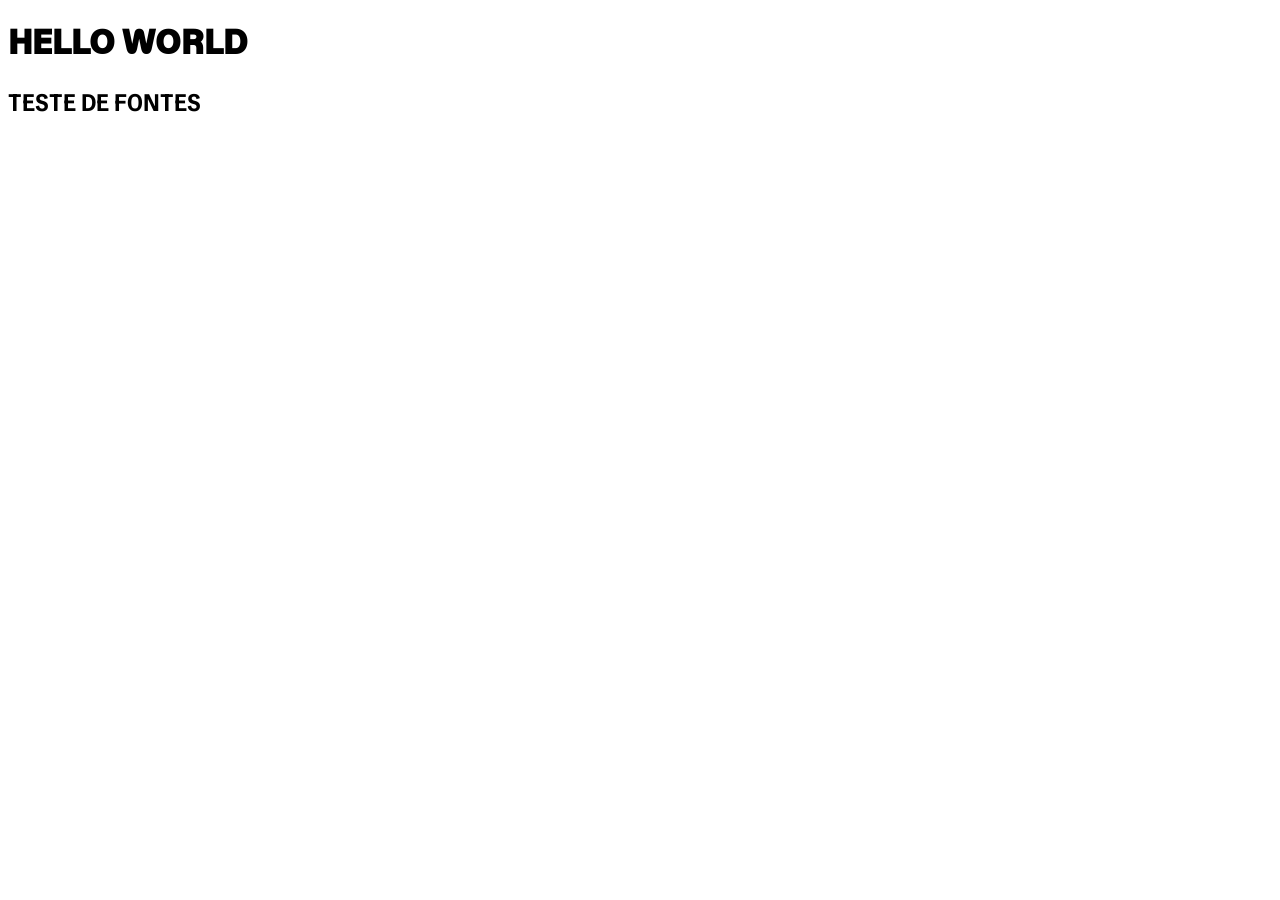
==== index.html @ fa529806 "Initial commit" ====
<!DOCTYPE html>
<html lang="en">
<head>
    <meta charset="UTF-8">
    <link rel="stylesheet" href="./style/main.css">

    <meta name="viewport" content="width=device-width, initial-scale=1.0">
    <title>ELISAMA PSI</title>
</head>
<body>
    <h1>HELLO WORLD</h1>
    <h2>TESTE DE FONTES</h2>
</body>
</html>
---- style/main.css ----
@import url('https://fonts.googleapis.com/css2?family=Momo+Trust+Display&family=Vend+Sans:ital,wght@0,300..700;1,300..700&display=swap');

:root { 
    --main-font: 'Momo Trust Display' ; 
    --secondary-font: 'Vend Sans'; 


}

h1 { 
    font-family: var(--main-font);
}

h2 {
    font-family: var(--secondary-font);
}
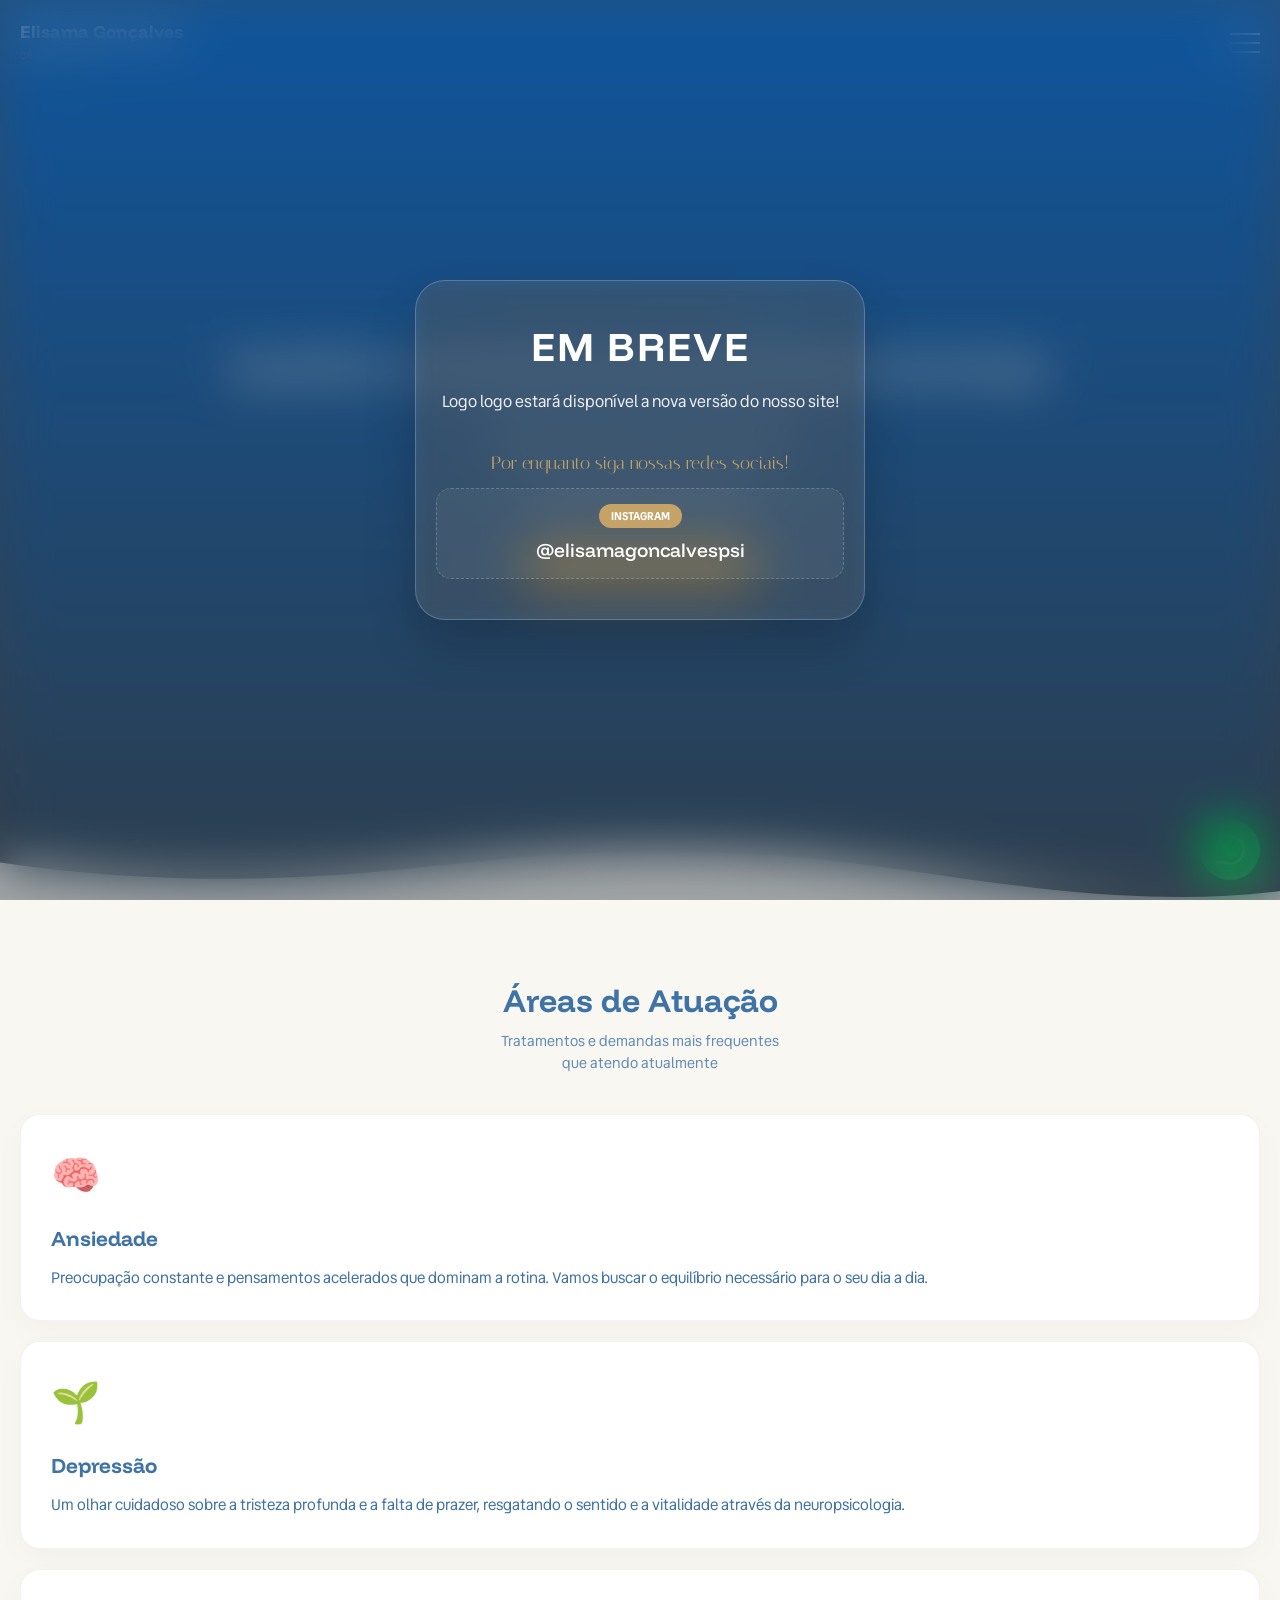
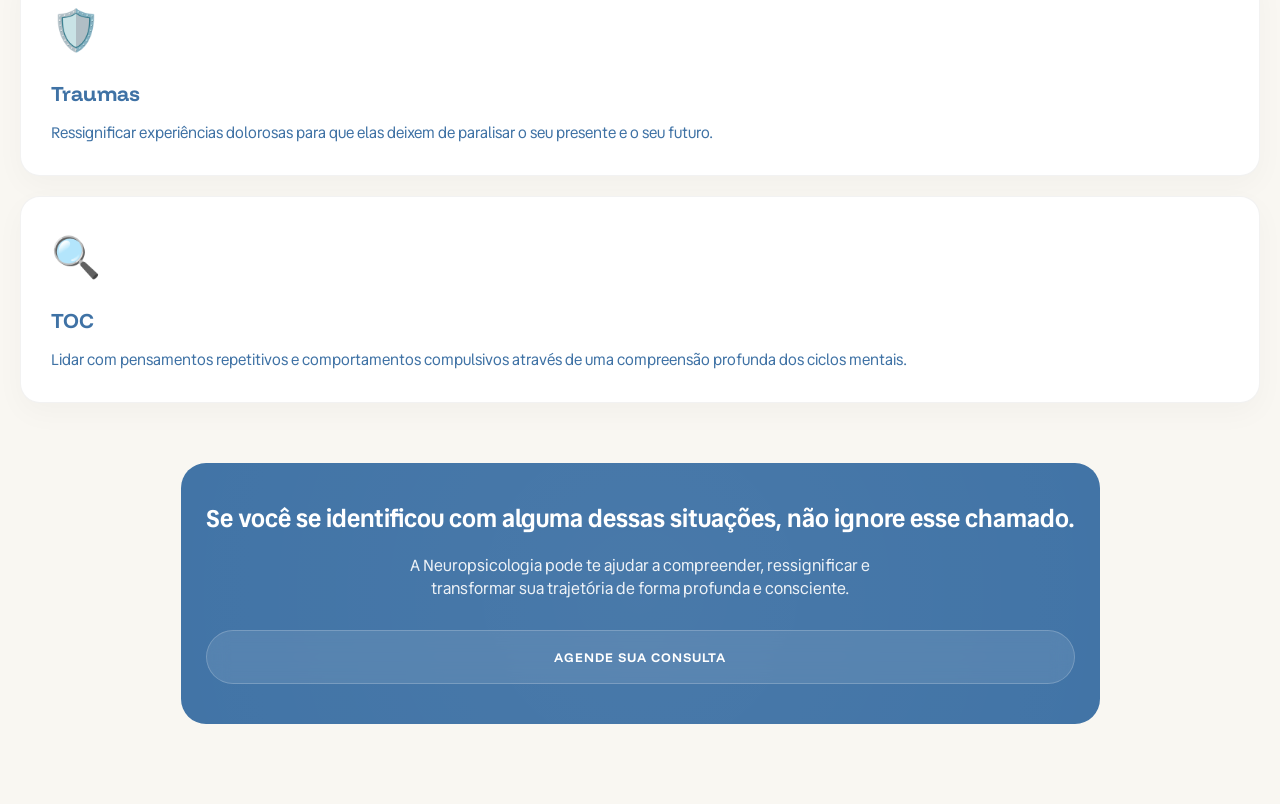
==== commit 3b7a2503: "Project started" ====
--- a/index.html
+++ b/index.html
@@ -1,14 +1,162 @@
 <!DOCTYPE html>
-<html lang="en">
+<html lang="pt-br">
+
 <head>
     <meta charset="UTF-8">
+    <meta name="viewport" content="width=device-width, initial-scale=1.0">
+    <meta name="description"
+        content="Elisama Gonçalves - Neuropsicóloga e Psicóloga Clínica. Atendimento online especializado para sua saúde mental.">
+    <title>Elisama Gonçalves | Neuropsicóloga</title>
+
+    <link rel="preconnect" href="https://fonts.googleapis.com">
+    <link rel="preconnect" href="https://fonts.gstatic.com" crossorigin>
+    <link
+        href="https://fonts.googleapis.com/css2?family=Funnel+Display:wght@300..800&family=Italiana&family=Momo+Trust+Display&family=Vend+Sans:ital,wght@0,300..700;1,300..700&display=swap"
+        rel="stylesheet">
+
     <link rel="stylesheet" href="./style/main.css">
+</head>
 
-    <meta name="viewport" content="width=device-width, initial-scale=1.0">
-    <title>ELISAMA PSI</title>
-</head>
 <body>
-    <h1>HELLO WORLD</h1>
-    <h2>TESTE DE FONTES</h2>
+
+    <section class="sobreposicao">
+        <div class="container container-center">
+            <div class="embreve-card glass-effect">
+                <div class="content-wrapper">
+                    <h1>Em Breve</h1>
+                    <span class="status-text">Logo logo estará disponível a nova versão do nosso site!</span>
+
+                    <div class="redes-sociais">
+                        <p class="social-label">Por enquanto siga nossas redes sociais!</p>
+                        <div class="social-card">
+                            <p class="badge">Instagram</p>
+                            <p class="link-instagram">
+                                <a href="https://instagram.com/elisamagoncalvespsi"
+                                    target="_blank">@elisamagoncalvespsi</a>
+                            </p>
+                        </div>
+                    </div>
+                </div>
+            </div>
+        </div>
+    </section>
+
+    <header class="main-header">
+        <div class="container nav-container">
+            <a href="#" class="logo">
+                <div class="logo-text">
+                    <span class="name">Elisama Gonçalves</span>
+                    <span class="crp">CRP 09/14803</span>
+                </div>
+            </a>
+
+            <input type="checkbox" id="menu-check" class="menu-check">
+            <label for="menu-check" class="hamburguer-btn">
+                <span class="line"></span>
+                <span class="line"></span>
+                <span class="line"></span>
+            </label>
+
+            <nav class="main-nav">
+                <ul class="nav-list">
+                    <li><a href="#home">Início</a></li>
+                    <li><a href="#neuro">Neuropsicologia</a></li>
+                    <li><a href="#sobre">Sobre Elisama</a></li>
+                    <li><a href="#contato">Agendar Online</a></li>
+                </ul>
+            </nav>
+        </div>
+    </header>
+
+    <main>
+        <section class="hero" id="home">
+            <div class="container hero-wrapper">
+                <div class="hero-content">
+                    <span class="tagline">Atendimento Online para todo o mundo 🌎</span>
+                    <h1 class="hero-title">Equilíbrio emocional através da Neuropsicologia</h1>
+                    <p class="hero-description">
+                        Sou Elisama Gonçalves, Neuropsicóloga 🧠 dedicada a integrar o funcionamento do cérebro com o
+                        bem-estar da mente. Vamos juntos transformar seus processos cognitivos em força emocional.
+                    </p>
+                    <div class="hero-actions">
+                        <a href="https://wa.me/seunumerodeatendimento" class="btn-primary">
+                            Iniciar minha jornada
+                        </a>
+                    </div>
+                </div>
+            </div>
+
+            <div class="shape-divider">
+                <svg viewBox="0 0 1200 120" preserveAspectRatio="none">
+                    <path
+                        d="M985.66,92.83C906.67,72,823.78,31,743.84,14.19c-82.26-17.34-168.06-16.33-250.45.39-57.84,11.73-114,31.07-172,41.86A600.21,600.21,0,0,1,0,27.35V120H1200V95.8C1132.19,118.92,1055.71,111.31,985.66,92.83Z"
+                        class="shape-fill"></path>
+                </svg>
+            </div>
+        </section>
+        <section class="areas" id="neuro">
+            <div class="container">
+                <div class="section-header">
+                    <h2 class="section-title">Áreas de Atuação</h2>
+                    <p class="section-subtitle">Tratamentos e demandas mais frequentes que atendo atualmente</p>
+                </div>
+
+                <div class="grid-areas">
+                    <div class="card-reveal">
+                        <div class="card-icon">🧠</div>
+                        <h3>Ansiedade</h3>
+                        <p>Preocupação constante e pensamentos acelerados que dominam a rotina. Vamos buscar o
+                            equilíbrio
+                            necessário para o seu dia a dia.</p>
+                    </div>
+
+                    <div class="card-reveal">
+                        <div class="card-icon">🌱</div>
+                        <h3>Depressão</h3>
+                        <p>Um olhar cuidadoso sobre a tristeza profunda e a falta de prazer, resgatando o sentido e a
+                            vitalidade
+                            através da neuropsicologia.</p>
+                    </div>
+
+                    <div class="card-reveal">
+                        <div class="card-icon">🛡️</div>
+                        <h3>Traumas</h3>
+                        <p>Ressignificar experiências dolorosas para que elas deixem de paralisar o seu presente e o seu
+                            futuro.
+                        </p>
+                    </div>
+
+                    <div class="card-reveal">
+                        <div class="card-icon">🔍</div>
+                        <h3>TOC</h3>
+                        <p>Lidar com pensamentos repetitivos e comportamentos compulsivos através de uma compreensão
+                            profunda
+                            dos ciclos mentais.</p>
+                    </div>
+                </div>
+
+                <div class="cta-banner-wrapper">
+                    <div class="cta-banner">
+                        <h3>Se você se identificou com alguma dessas situações, não ignore esse chamado.</h3>
+                        <p>A Neuropsicologia pode te ajudar a compreender, ressignificar e transformar sua trajetória de
+                            forma
+                            profunda e consciente.</p>
+                        <a href="https://wa.me/seunumero" class="btn-primary glass-effect">
+                            Agende sua consulta
+                        </a>
+                    </div>
+                </div>
+            </div>
+        </section>
+    </main>
+
+    <a href="" class="wa-float" aria-label="WhatsApp">
+        <svg viewBox="0 0 24 24" fill="#fff" width="30">
+            <path
+                d="M.057 24l1.687-6.163c-1.041-1.804-1.588-3.849-1.587-5.946.003-6.556 5.338-11.891 11.893-11.891 3.181.001 6.167 1.24 8.413 3.488 2.245 2.248 3.481 5.236 3.48 8.414-.003 6.557-5.338 11.892-11.893 11.892-1.99-.001-3.951-.5-5.688-1.448l-6.305 1.654zm6.597-3.807c1.676.995 3.276 1.591 5.392 1.592 5.448 0 9.886-4.438 9.889-9.885.002-5.462-4.415-9.89-9.881-9.892-5.452 0-9.887 4.434-9.889 9.884-.001 2.225.651 3.891 1.746 5.634l-.999 3.648 3.742-.981zm11.387-5.464c-.074-.124-.272-.198-.57-.347-.297-.149-1.758-.868-2.031-.967-.272-.099-.47-.149-.669.149-.198.297-.768.967-.941 1.165-.173.198-.347.223-.644.074-.297-.149-1.255-.462-2.39-1.475-.883-.788-1.48-1.761-1.653-2.059-.173-.297-.018-.458.13-.606.134-.133.298-.347.446-.52.149-.174.198-.298.298-.496.099-.198.05-.371-.025-.52-.075-.149-.669-1.612-.916-2.207-.242-.579-.487-.501-.669-.51l-.57-.011c-.198 0-.52.074-.792.372-.272.297-1.04 1.016-1.04 2.479 0 1.462 1.065 2.875 1.213 3.074.149.198 2.096 3.2 5.077 4.487.709.306 1.262.489 1.694.625.712.227 1.36.195 1.871.118.571-.085 1.758-.719 2.006-1.413.248-.694.248-1.289.173-1.413z" />
+        </svg>
+    </a>
+
 </body>
+
 </html>
--- a/style/main.css
+++ b/style/main.css
@@ -1,16 +1,537 @@
-@import url('https://fonts.googleapis.com/css2?family=Momo+Trust+Display&family=Vend+Sans:ital,wght@0,300..700;1,300..700&display=swap');
-
-:root { 
-    --main-font: 'Momo Trust Display' ; 
-    --secondary-font: 'Vend Sans'; 
-
-
-}
-
-h1 { 
-    font-family: var(--main-font);
-}
-
-h2 {
-    font-family: var(--secondary-font);
-}+/* --- TOKENS --- */
+:root {
+    --primary: #3f72a5;
+    --accent: #C5A368;
+    --bg: #F9F7F2;
+    --white: #FFFFFF;
+    --font-title: 'Funnel Display', sans-serif;
+    --font-alt: 'Italiana', serif;
+    --font-body: 'Vend Sans', sans-serif;
+}
+
+/* --- RESET --- */
+* {
+    margin: 0;
+    padding: 0;
+    box-sizing: border-box;
+}
+
+body {
+    font-family: var(--font-body);
+    background-color: var(--bg);
+    color: var(--primary);
+    overflow-x: hidden;
+}
+
+.container {
+    padding: 0 20px;
+    display: flex;
+    flex-direction: column;
+}
+
+/* --- HEADER MOBILE (FLEXBOX) --- */
+.main-header {
+    position: absolute;
+    width: 100%;
+    z-index: 1000;
+    padding: 20px 0;
+}
+
+.nav-container {
+    flex-direction: row;
+    /* Alinha logo e hamburguer na mesma linha */
+    justify-content: space-between;
+    align-items: center;
+    flex-wrap: wrap;
+    /* Permite que o menu dropdown "caia" para a linha de baixo */
+}
+
+.logo {
+    text-decoration: none;
+    flex-shrink: 0;
+    /* Impede a logo de ser espremida */
+}
+
+.logo-text .name {
+    display: block;
+    font-family: var(--font-title);
+    font-weight: 800;
+    color: var(--white);
+    font-size: 1.1rem;
+}
+
+.logo-text .crp {
+    font-size: 0.6rem;
+    color: var(--accent);
+    text-transform: uppercase;
+    letter-spacing: 1px;
+}
+
+/* Hamburguer Icon */
+.hamburguer-btn {
+    width: 30px;
+    height: 20px;
+    display: flex;
+    flex-direction: column;
+    justify-content: space-between;
+    cursor: pointer;
+}
+
+.hamburguer-btn .line {
+    width: 100%;
+    height: 2px;
+    background-color: var(--white);
+    transition: 0.3s;
+}
+
+/* Dropdown Logic */
+.menu-check {
+    display: none;
+}
+
+.main-nav {
+    flex-basis: 100%;
+    /* Ocupa 100% da largura ao quebrar linha */
+    display: none;
+    /* Escondido no celular por padrão */
+    background: rgba(54, 116, 179, 0.98);
+    margin-top: 20px;
+    border-radius: 10px;
+    overflow: hidden;
+}
+
+.nav-list {
+    list-style: none;
+    display: flex;
+    flex-direction: column;
+    padding: 20px;
+}
+
+.nav-list li a {
+    color: var(--white);
+    text-decoration: none;
+    padding: 15px 0;
+    display: block;
+    font-family: var(--font-title);
+    border-bottom: 1px solid rgba(255, 255, 255, 0.1);
+}
+
+/* Quando o checkbox é marcado, exibe o nav */
+.menu-check:checked~.main-nav {
+    display: block;
+}
+
+/* --- HERO SECTION MOBILE --- */
+.hero {
+    min-height: 100vh;
+    display: flex;
+    align-items: center;
+    background: linear-gradient(rgba(11, 83, 156, 0.85), rgba(30, 43, 56, 0.85)),
+        url('https://images.unsplash.com/photo-1579165466541-71ae2243e825?q=80&w=1000');
+    /* Exemplo placeholder */
+    background-size: cover;
+    background-position: center;
+    text-align: center;
+    position: relative;
+}
+
+.hero-wrapper {
+    flex-grow: 1;
+    justify-content: center;
+}
+
+.hero-content {
+    display: flex;
+    flex-direction: column;
+    gap: 20px;
+}
+
+.tagline {
+    font-family: var(--font-alt);
+    color: var(--accent);
+    font-size: 1rem;
+}
+
+.hero-title {
+    font-family: var(--font-title);
+    color: var(--white);
+    font-size: 2.2rem;
+    line-height: 1.1;
+    flex-shrink: 1;
+}
+
+.hero-description {
+    color: var(--white);
+    opacity: 0.9;
+    font-size: 1rem;
+    max-width: 320px;
+    margin: 0 auto;
+}
+
+.btn-primary {
+    background-color: var(--accent);
+    color: var(--white);
+    text-decoration: none;
+    padding: 18px 30px;
+    border-radius: 50px;
+    font-family: var(--font-title);
+    font-weight: 700;
+    text-transform: uppercase;
+    font-size: 0.8rem;
+    letter-spacing: 1px;
+    display: inline-block;
+    align-self: center;
+    /* Centraliza o botão dentro da flex column */
+}
+
+/* --- SHAPE --- */
+.shape-divider {
+    position: absolute;
+    bottom: -1px;
+    left: 0;
+    width: 100%;
+    line-height: 0;
+}
+
+.shape-divider svg {
+    width: 100%;
+    height: 50px;
+}
+
+.shape-fill {
+    fill: var(--bg);
+}
+
+/* --- FLOAT --- */
+.wa-float {
+    position: fixed;
+    bottom: 20px;
+    right: 20px;
+    background-color: #25D366;
+    width: 60px;
+    height: 60px;
+    border-radius: 50%;
+    display: flex;
+    justify-content: center;
+    align-items: center;
+    box-shadow: 0 4px 10px rgba(0, 0, 0, 0.3);
+    z-index: 1001;
+}
+
+/* ==========================================================================
+   ESTILIZAÇÃO GLASSMORPHISM (REUTILIZÁVEL)
+   ========================================================================== */
+.glass-effect {
+    background: rgba(255, 255, 255, 0.1);
+    backdrop-filter: blur(10px);
+    -webkit-backdrop-filter: blur(10px);
+    border: 1px solid rgba(255, 255, 255, 0.2);
+}
+
+/* --- Atualização do Header para Glassmorphism --- */
+.main-nav {
+    background: rgba(30, 43, 56, 0.85);
+    /* Glass dark */
+    backdrop-filter: blur(15px);
+    border: 1px solid rgba(255, 255, 255, 0.05);
+}
+
+/* ==========================================================================
+   SEÇÃO ÁREAS DE ATUAÇÃO (MOBILE-FIRST)
+   ========================================================================== */
+.areas {
+    padding: 80px 0;
+    background-color: var(--bg);
+}
+
+.section-header {
+    text-align: center;
+    margin-bottom: 40px;
+    display: flex;
+    flex-direction: column;
+    gap: 10px;
+}
+
+.section-title {
+    font-family: var(--font-title);
+    font-size: 2rem;
+    color: var(--primary);
+}
+
+.section-subtitle {
+    font-size: 0.9rem;
+    opacity: 0.8;
+    max-width: 280px;
+    margin: 0 auto;
+}
+
+/* Grid de Cards com Flexbox */
+.grid-areas {
+    display: flex;
+    flex-wrap: wrap;
+    /* Permite que os cards quebrem linha no mobile */
+    gap: 20px;
+    justify-content: center;
+}
+
+.card-reveal {
+    flex: 1 1 100%;
+    /* No mobile, ocupa 100% da largura */
+    background: var(--white);
+    padding: 30px;
+    border-radius: 20px;
+    box-shadow: 0 10px 30px rgba(0, 0, 0, 0.03);
+    display: flex;
+    flex-direction: column;
+    gap: 15px;
+    transition: all 0.4s cubic-bezier(0.175, 0.885, 0.32, 1.275);
+    border: 1px solid rgba(0, 0, 0, 0.05);
+
+    /* Estado inicial para animação de entrada */
+    opacity: 1;
+    /* Para o mobile, deixamos visível por padrão, ou use JS para toggle */
+}
+
+/* Efeito de Hover (Toque ou Mouse) */
+.card-reveal:hover {
+    transform: translateY(-10px);
+    box-shadow: 0 20px 40px rgba(197, 163, 104, 0.15);
+    border-color: var(--accent);
+}
+
+.card-icon {
+    font-size: 2.5rem;
+    margin-bottom: 5px;
+}
+
+.card-reveal h3 {
+    font-family: var(--font-title);
+    color: var(--primary);
+    font-size: 1.3rem;
+}
+
+.card-reveal p {
+    font-size: 0.95rem;
+    line-height: 1.6;
+    color: var(--text-body);
+}
+
+/* ==========================================================================
+   CTA BANNER (O GRANDE CARD)
+   ========================================================================== */
+.cta-banner-wrapper {
+    margin-top: 60px;
+    display: flex;
+    justify-content: center;
+}
+
+.cta-banner {
+    background: var(--primary);
+    /* Azul escuro da imagem */
+    padding: 40px 25px;
+    border-radius: 25px;
+    text-align: center;
+    display: flex;
+    flex-direction: column;
+    align-items: center;
+    gap: 20px;
+    color: var(--white);
+    position: relative;
+    overflow: hidden;
+}
+
+/* Toque de Glassmorphism no Card Escuro */
+.cta-banner::after {
+    content: '';
+    position: absolute;
+    top: -50%;
+    left: -50%;
+    width: 200%;
+    height: 200%;
+    background: radial-gradient(circle, rgba(255, 255, 255, 0.05) 0%, transparent 70%);
+}
+
+.cta-banner h3 {
+    color: var(--white);
+    font-size: 1.5rem;
+    line-height: 1.3;
+    z-index: 1;
+}
+
+.cta-banner p {
+    font-size: 1rem;
+    opacity: 0.9;
+    max-width: 500px;
+    z-index: 1;
+}
+
+.cta-banner .btn-primary {
+    align-self: stretch;
+    /* Botão largo no mobile */
+    margin-top: 10px;
+    z-index: 1;
+}
+
+/* Animação suave para os cards aparecerem (Simulação) */
+@keyframes fadeInUp {
+    from {
+        opacity: 0;
+        transform: translateY(30px);
+    }
+
+    to {
+        opacity: 1;
+        transform: translateY(0);
+    }
+}
+
+/* Aplicando animação (você pode adicionar uma classe via JS ao scrollar) */
+.card-animated {
+    animation: fadeInUp 0.8s forwards;
+}
+
+
+
+
+
+
+
+/* =============================COMING SOON===================================================*/
+/* ==========================================================================
+   OVERLAY EM BREVE (MOBILE-FIRST)
+   ========================================================================== */
+.sobreposicao {
+    position: fixed;
+    /* Fixa sobre toda a tela */
+    top: 0;
+    left: 0;
+    width: 100%;
+    height: 100%;
+    z-index: 9999;
+    /* Garante que fique acima de tudo, inclusive do header e WhatsApp */
+
+    /* Flexbox para centralizar o card na tela */
+    display: flex;
+    align-items: center;
+    justify-content: center;
+
+    /* O "segredo" do Glassmorphism Opaco */
+    background: rgba(30, 43, 56, 0.4);
+    /* Cor base escura semi-transparente */
+    backdrop-filter: blur(25px) saturate(180%);
+    /* Desfoque intenso para esconder o fundo */
+    -webkit-backdrop-filter: blur(25px) saturate(180%);
+}
+
+.container-center {
+    display: flex;
+    justify-content: center;
+    align-items: center;
+    width: 100%;
+}
+
+.embreve-card {
+    width: 90%;
+    /* Mobile-first: quase toda a largura */
+    max-width: 450px;
+    /* Limite para tablets e desktops futuros */
+    padding: 40px 20px;
+    border-radius: 30px;
+    text-align: center;
+
+    /* Glassmorphism no Card */
+    background: rgba(255, 255, 255, 0.1);
+    border: 1px solid rgba(255, 255, 255, 0.2);
+    box-shadow: 0 25px 50px rgba(0, 0, 0, 0.2);
+}
+
+.content-wrapper {
+    display: flex;
+    flex-direction: column;
+    gap: 20px;
+    align-items: center;
+}
+
+.embreve-card h1 {
+    font-family: var(--font-title);
+    color: var(--white);
+    font-size: 2.5rem;
+    text-transform: uppercase;
+    letter-spacing: 2px;
+    margin: 0;
+}
+
+.status-text {
+    color: var(--white);
+    font-family: var(--font-body);
+    font-size: 1rem;
+    line-height: 1.4;
+    opacity: 0.9;
+}
+
+/* ==========================================================================
+   REDES SOCIAIS (FLEXBOX)
+   ========================================================================== */
+.redes-sociais {
+    margin-top: 20px;
+    display: flex;
+    flex-direction: column;
+    gap: 15px;
+    width: 100%;
+}
+
+.social-label {
+    color: var(--accent);
+    font-family: var(--font-alt);
+    font-size: 1.1rem;
+}
+
+.social-card {
+    background: rgba(255, 255, 255, 0.05);
+    padding: 15px;
+    border-radius: 15px;
+    display: flex;
+    flex-direction: column;
+    /* Mobile: empilha badge e link */
+    align-items: center;
+    gap: 10px;
+    border: 1px dashed rgba(255, 255, 255, 0.2);
+    transition: transform 0.3s ease;
+}
+
+.social-card:hover {
+    transform: scale(1.02);
+    background: rgba(255, 255, 255, 0.1);
+}
+
+.badge {
+    background: var(--accent);
+    color: var(--white);
+    font-size: 0.7rem;
+    padding: 4px 12px;
+    border-radius: 50px;
+    text-transform: uppercase;
+    font-weight: 700;
+    flex-shrink: 0;
+}
+
+.link-instagram a {
+    color: var(--white);
+    text-decoration: none;
+    font-family: var(--font-title);
+    font-weight: 500;
+    font-size: 1.2rem;
+    transition: color 0.3s;
+}
+
+.link-instagram a:hover {
+    color: var(--accent);
+}
+
+/* Bloqueio de Scroll no Body enquanto o Beta estiver ativo */
+body {
+    overflow: hidden;
+    /* Impede que o usuário navegue no conteúdo de baixo */
+}
+
+/* =============================COMING SOON===================================================*/
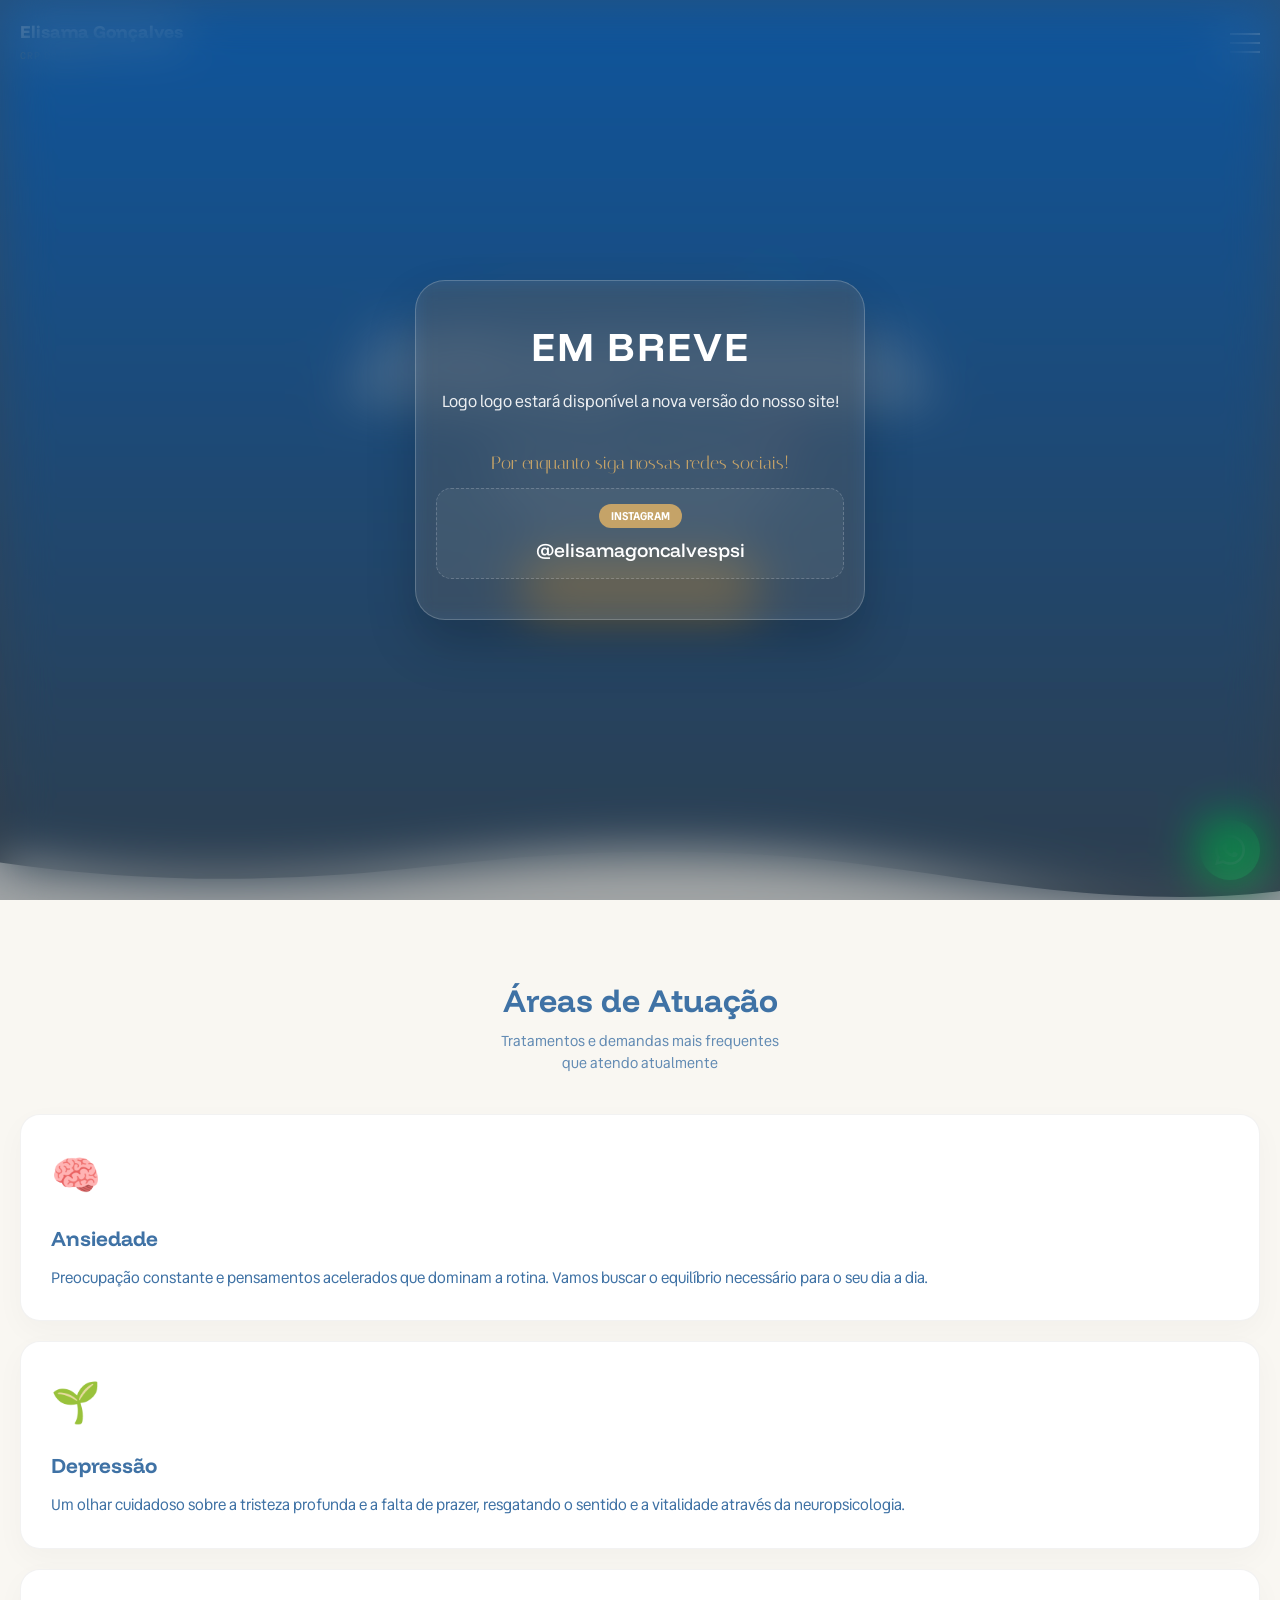
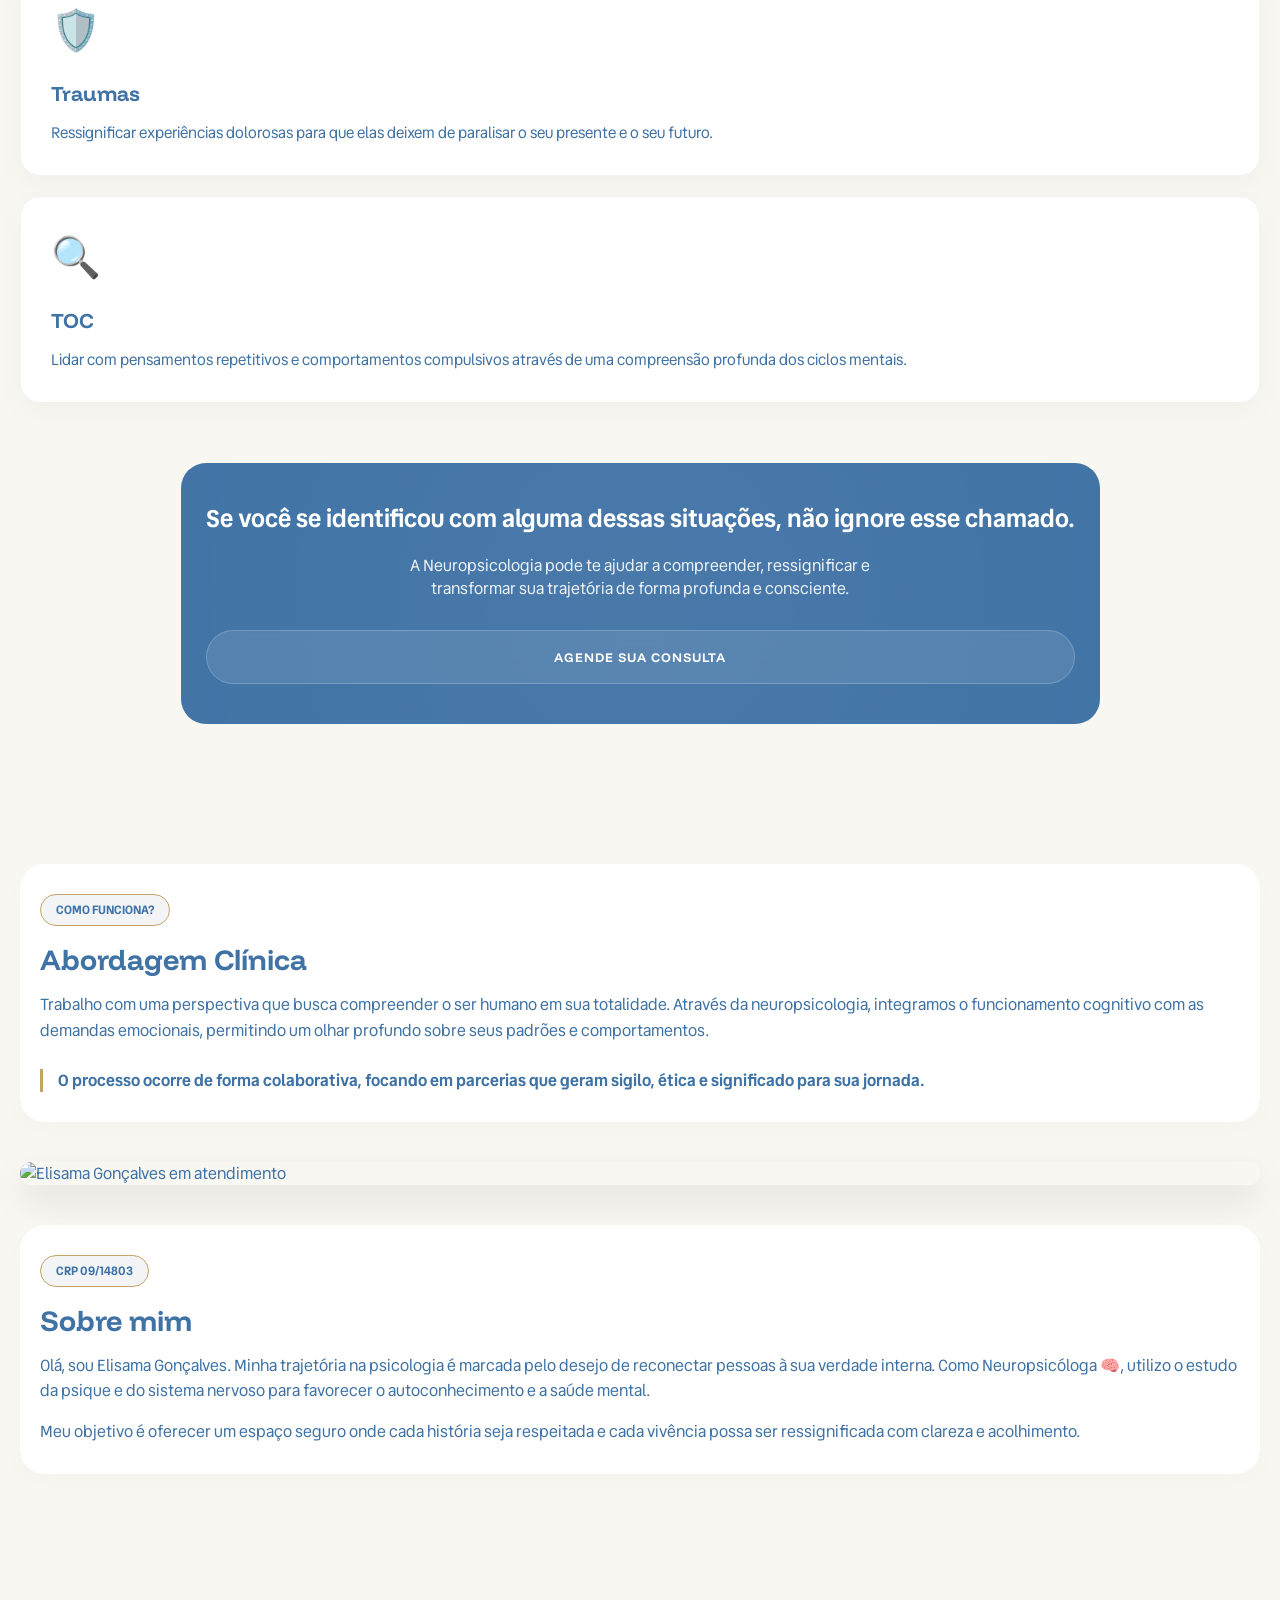
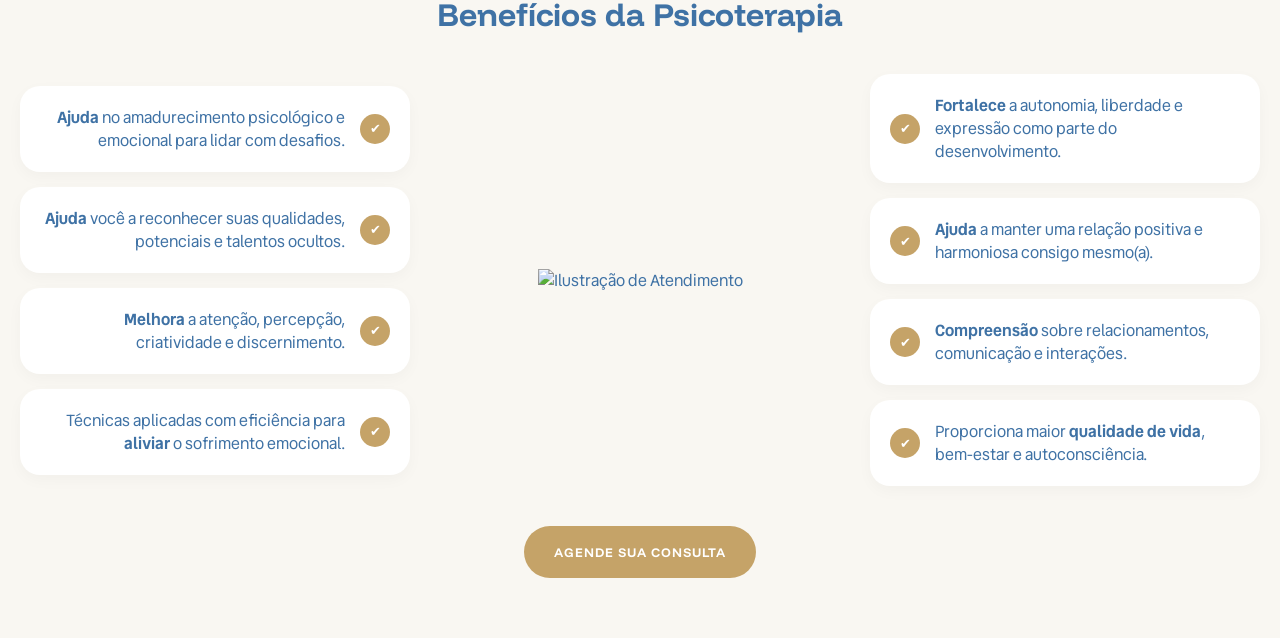
==== commit 7a82a5a8: "3 new sections added" ====
--- a/index.html
+++ b/index.html
@@ -73,7 +73,7 @@
             <div class="container hero-wrapper">
                 <div class="hero-content">
                     <span class="tagline">Atendimento Online para todo o mundo 🌎</span>
-                    <h1 class="hero-title">Equilíbrio emocional através da Neuropsicologia</h1>
+                    <h1 class="hero-title">Equilíbrio emocional através da <br> Neuropsicologia e da Psicoterapia</h1>
                     <p class="hero-description">
                         Sou Elisama Gonçalves, Neuropsicóloga 🧠 dedicada a integrar o funcionamento do cérebro com o
                         bem-estar da mente. Vamos juntos transformar seus processos cognitivos em força emocional.
@@ -148,6 +148,107 @@
                 </div>
             </div>
         </section>
+        <section class="sobre-abordagem" id="sobre">
+            <div class="container">
+
+                <div class="info-block">
+                    <div class="badge-glass">Como funciona?</div>
+                    <h2 class="title-primary">Abordagem Clínica</h2>
+                    <p class="text-description">
+                        Trabalho com uma perspectiva que busca compreender o ser humano em sua totalidade. Através da
+                        neuropsicologia, integramos o funcionamento cognitivo com as demandas emocionais, permitindo um
+                        olhar
+                        profundo sobre seus padrões e comportamentos.
+                    </p>
+                    <p class="text-highlight">
+                        O processo ocorre de forma colaborativa, focando em parcerias que geram sigilo, ética e
+                        significado para
+                        sua jornada.
+                    </p>
+                </div>
+
+                <div class="image-wrapper">
+                    <img src="./assets/IMG_2854.webp" alt="Elisama Gonçalves em atendimento" class="img-profile">
+                </div>
+
+                <div class="info-block reverse">
+                    <div class="badge-glass">CRP 09/14803</div>
+                    <h2 class="title-primary">Sobre mim</h2>
+                    <p class="text-description">
+                        Olá, sou Elisama Gonçalves. Minha trajetória na psicologia é marcada pelo desejo de reconectar
+                        pessoas à
+                        sua verdade interna. Como Neuropsicóloga 🧠, utilizo o estudo da psique e do sistema nervoso
+                        para
+                        favorecer o autoconhecimento e a saúde mental.
+                    </p>
+                    <p class="text-description">
+                        Meu objetivo é oferecer um espaço seguro onde cada história seja respeitada e cada vivência
+                        possa ser
+                        ressignificada com clareza e acolhimento.
+                    </p>
+                </div>
+
+            </div>
+        </section>
+
+        <section class="beneficios" id="beneficios">
+            <div class="container">
+                <h2 class="section-title">Benefícios da Psicoterapia</h2>
+
+                <div class="beneficios-wrapper">
+                    <div class="central-illustration">
+                        <img src="https://psijoaovitorbarbosa.com/wp-content/uploads/2023/11/Psicoterapia-v2-1.png"
+                            alt="Ilustração de Atendimento">
+                    </div>
+
+                    <div class="beneficios-group group-top">
+                        <div class="benefit-card">
+                            <span class="check-icon">✔</span>
+                            <p><strong>Ajuda</strong> no amadurecimento psicológico e emocional para lidar com desafios.
+                            </p>
+                        </div>
+                        <div class="benefit-card">
+                            <span class="check-icon">✔</span>
+                            <p><strong>Ajuda</strong> você a reconhecer suas qualidades, potenciais e talentos ocultos.
+                            </p>
+                        </div>
+                        <div class="benefit-card">
+                            <span class="check-icon">✔</span>
+                            <p><strong>Melhora</strong> a atenção, percepção, criatividade e discernimento.</p>
+                        </div>
+                        <div class="benefit-card">
+                            <span class="check-icon">✔</span>
+                            <p>Técnicas aplicadas com eficiência para <strong>aliviar</strong> o sofrimento emocional.
+                            </p>
+                        </div>
+                    </div>
+
+                    <div class="beneficios-group group-bottom">
+                        <div class="benefit-card">
+                            <span class="check-icon">✔</span>
+                            <p><strong>Fortalece</strong> a autonomia, liberdade e expressão como parte do
+                                desenvolvimento.</p>
+                        </div>
+                        <div class="benefit-card">
+                            <span class="check-icon">✔</span>
+                            <p><strong>Ajuda</strong> a manter uma relação positiva e harmoniosa consigo mesmo(a).</p>
+                        </div>
+                        <div class="benefit-card">
+                            <span class="check-icon">✔</span>
+                            <p><strong>Compreensão</strong> sobre relacionamentos, comunicação e interações.</p>
+                        </div>
+                        <div class="benefit-card">
+                            <span class="check-icon">✔</span>
+                            <p>Proporciona maior <strong>qualidade de vida</strong>, bem-estar e autoconsciência.</p>
+                        </div>
+                    </div>
+                </div>
+
+                <div class="cta-container">
+                    <a href="#" class="btn-primary">Agende sua consulta</a>
+                </div>
+            </div>
+        </section>
     </main>
 
     <a href="" class="wa-float" aria-label="WhatsApp">
--- a/style/main.css
+++ b/style/main.css
@@ -390,6 +390,373 @@
     animation: fadeInUp 0.8s forwards;
 }
 
+/* ==========================================================================
+   SEÇÃO SOBRE & ABORDAGEM (MOBILE-FIRST)
+   ========================================================================== */
+.sobre-abordagem {
+    padding: 60px 0;
+    background-color: var(--bg);
+}
+
+.sobre-abordagem .container {
+    display: flex;
+    flex-direction: column;
+    /* Empilhamento vertical padrão mobile */
+    gap: 40px;
+}
+
+/* Blocos de Informação */
+.info-block {
+    display: flex;
+    flex-direction: column;
+    gap: 15px;
+    background: var(--white);
+    padding: 30px 20px;
+    border-radius: 25px;
+    box-shadow: 0 10px 30px rgba(0, 0, 0, 0.02);
+}
+
+.badge-glass {
+    align-self: flex-start;
+    padding: 6px 15px;
+    background: rgba(30, 43, 56, 0.05);
+    backdrop-filter: blur(5px);
+    border: 1px solid var(--accent);
+    border-radius: 50px;
+    font-size: 0.75rem;
+    font-weight: 700;
+    color: var(--primary);
+    text-transform: uppercase;
+}
+
+.title-primary {
+    font-family: var(--font-title);
+    font-size: 1.8rem;
+    color: var(--primary);
+}
+
+.text-description {
+    font-size: 1rem;
+    line-height: 1.6;
+    color: var(--text-body);
+}
+
+.text-highlight {
+    font-weight: 700;
+    color: var(--primary);
+    border-left: 3px solid var(--accent);
+    padding-left: 15px;
+    margin-top: 10px;
+}
+
+/* Invólucro da Imagem */
+.image-wrapper {
+    width: 100%;
+    display: flex;
+    justify-content: center;
+}
+
+.img-profile {
+    width: 100%;
+    height: auto;
+    border-radius: 25px;
+    object-fit: cover;
+    box-shadow: 0 15px 35px rgba(0, 0, 0, 0.1);
+}
+
+/* ==========================================================================
+   AJUSTES DE FLEXBOX (PROPRIEDADES SOLICITADAS)
+   ========================================================================== */
+.info-block,
+.image-wrapper {
+    flex-grow: 0;
+    flex-shrink: 1;
+    /* Permite que o bloco se ajuste ao viewport */
+    flex-basis: auto;
+}
+
+/* Efeito Hover nos blocos para Mobile (Toque) */
+.info-block:active {
+    transform: scale(0.98);
+    transition: transform 0.2s;
+}
+
+/* ==========================================================================
+   BASE MOBILE-FIRST (1 Coluna)
+   ========================================================================== */
+.beneficios {
+    padding: 60px 0;
+    background-color: var(--bg);
+}
+
+.beneficios .section-title {
+    text-align: center;
+    margin-bottom: 40px;
+}
+
+.beneficios-wrapper {
+    display: flex;
+    flex-direction: column;
+    /* Ordem Mobile: Cards Topo -> Imagem -> Cards Baixo */
+    gap: 20px;
+}
+
+.beneficios-group {
+    display: flex;
+    flex-direction: column;
+    gap: 15px;
+}
+
+.central-illustration {
+    order: 2;
+    /* Garante que no mobile a imagem fique no meio (entre os grupos) */
+    display: flex;
+    justify-content: center;
+    padding: 20px 0;
+}
+
+.central-illustration img {
+    max-width: 80%;
+    height: auto;
+}
+
+.benefit-card {
+    background: var(--white);
+    padding: 20px;
+    border-radius: 20px;
+    display: flex;
+    align-items: center;
+    gap: 15px;
+    box-shadow: 0 5px 15px rgba(0, 0, 0, 0.03);
+    flex-shrink: 1;
+}
+
+.check-icon {
+    width: 30px;
+    height: 30px;
+    background: var(--accent);
+    color: var(--white);
+    border-radius: 50%;
+    display: flex;
+    align-items: center;
+    justify-content: center;
+    flex-shrink: 0;
+    font-size: 0.8rem;
+}
+
+.cta-container {
+    display: flex;
+    justify-content: center;
+    margin-top: 40px;
+}
+
+/* ==========================================================================
+   VERSÃO TABLET (2 Colunas com Imagem no Fundo)
+   ========================================================================== */
+@media (min-width: 768px) and (max-width: 1023px) {
+    .beneficios-wrapper {
+        display: grid;
+        grid-template-columns: 1fr 1fr;
+        /* 2 colunas */
+        gap: 25px;
+        position: relative;
+    }
+
+    .central-illustration {
+        position: absolute;
+        top: 50%;
+        left: 50%;
+        transform: translate(-50%, -50%);
+        z-index: 1;
+        opacity: 0.15;
+        /* Efeito suave no fundo */
+        pointer-events: none;
+    }
+
+    .beneficios-group {
+        z-index: 2;
+    }
+}
+
+/* ==========================================================================
+   VERSÃO DESKTOP (Grid Circular / Redor da Imagem)
+   ========================================================================== */
+@media (min-width: 1024px) {
+    .beneficios-wrapper {
+        display: grid;
+        grid-template-columns: 1fr 400px 1fr;
+        /* Colunas para Cards Esq | Imagem | Cards Dir */
+        align-items: center;
+        gap: 30px;
+    }
+
+    .central-illustration {
+        order: unset;
+        grid-column: 2;
+        grid-row: 1;
+        z-index: 1;
+    }
+
+    .group-top {
+        grid-column: 1;
+        text-align: right;
+    }
+
+    .group-bottom {
+        grid-column: 3;
+    }
+
+    /* Inverte a ordem do ícone nos cards da esquerda para um visual premium */
+    .group-top .benefit-card {
+        flex-direction: row-reverse;
+    }
+
+    .benefit-card {
+        transition: transform 0.3s ease;
+    }
+
+    .benefit-card:hover {
+        transform: scale(1.05);
+    }
+}
+
+
+
+
+
+
+
+
+
+
+
+
+
+
+
+
+
+
+
+
+
+
+
+
+
+
+
+
+
+
+
+
+
+
+
+
+
+
+
+
+
+
+
+
+
+
+
+
+
+
+
+
+
+
+
+
+
+
+
+
+
+
+
+
+
+
+
+
+
+
+
+
+
+
+
+
+
+
+
+
+
+
+
+
+
+
+
+
+
+
+
+
+
+
+
+
+
+
+
+
+
+
+
+
+
+
+
+
+
+
+
+
+
+
+
+
+
+
+
+
+
+
+
+
+
+
+
+
+
+
+
+
+
+
+
+
+
+
 
 
 
@@ -528,10 +895,4 @@
     color: var(--accent);
 }
 
-/* Bloqueio de Scroll no Body enquanto o Beta estiver ativo */
-body {
-    overflow: hidden;
-    /* Impede que o usuário navegue no conteúdo de baixo */
-}
-
 /* =============================COMING SOON===================================================*/
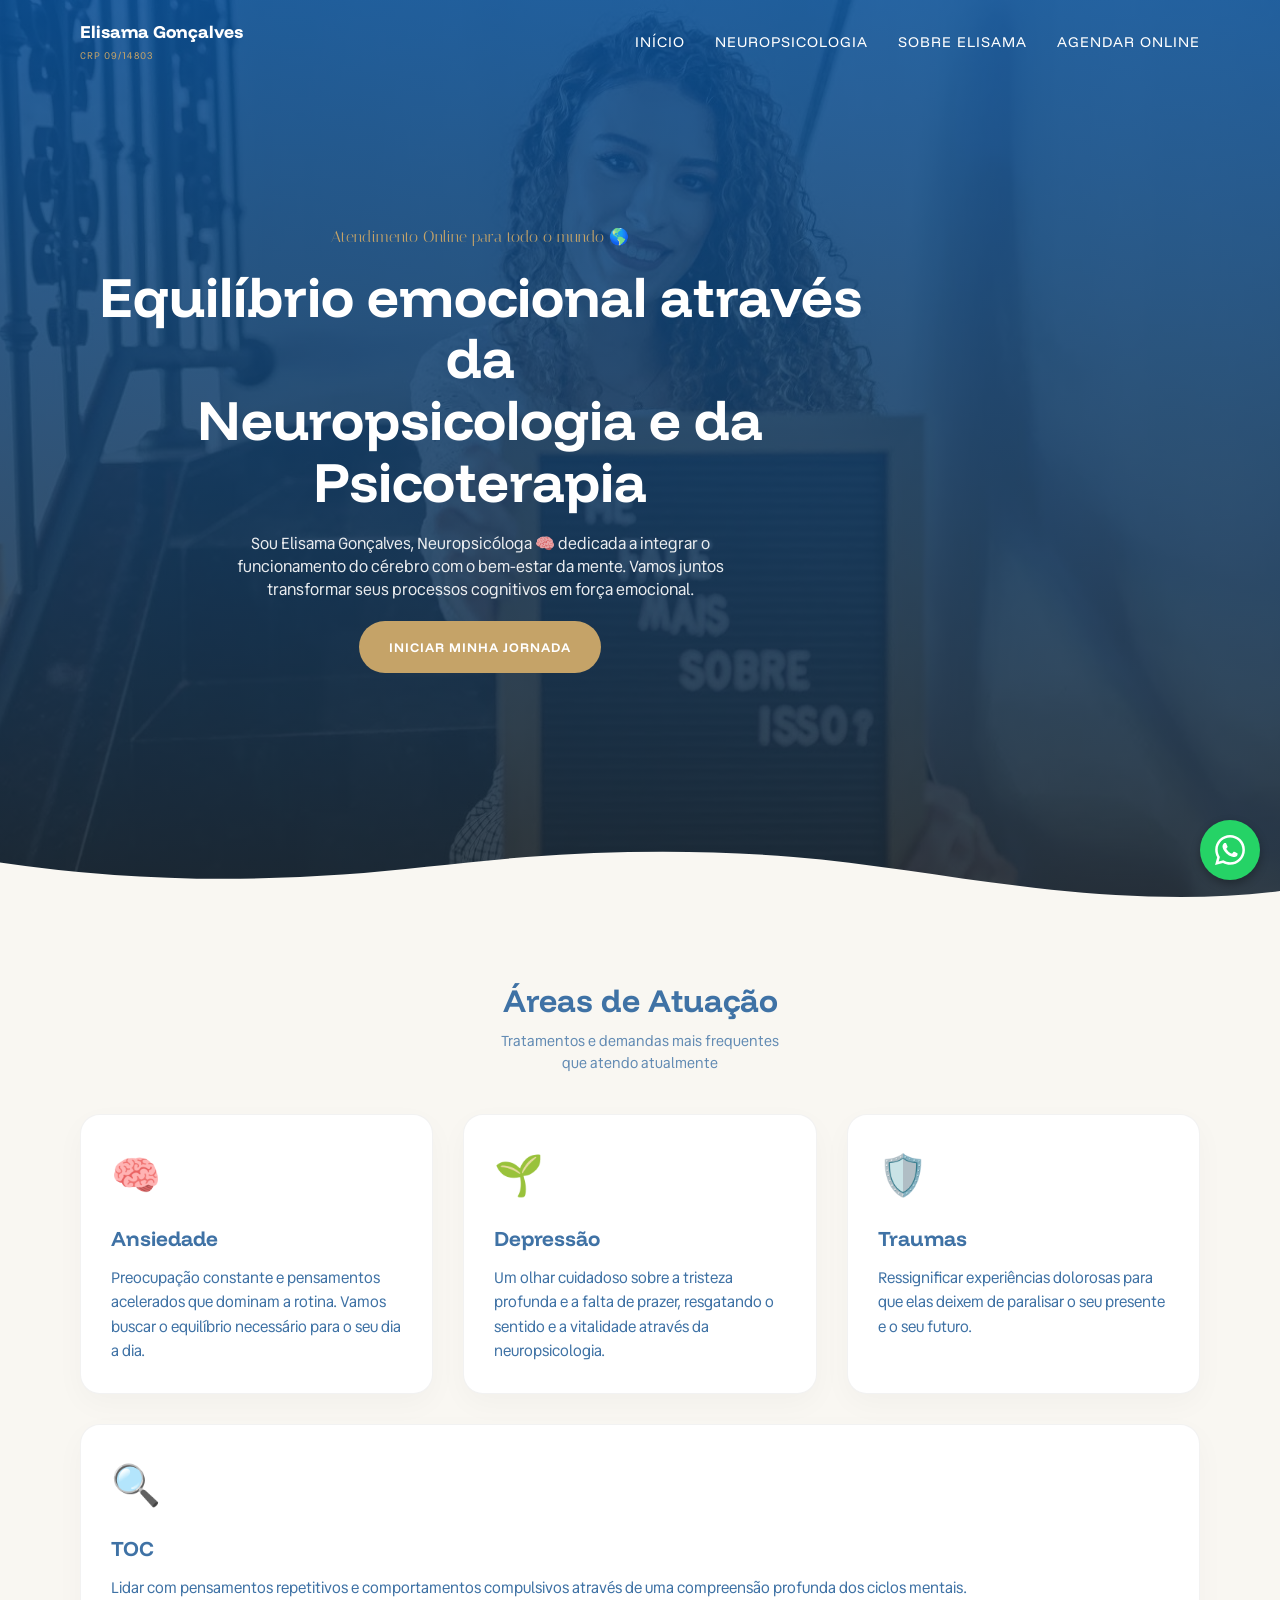
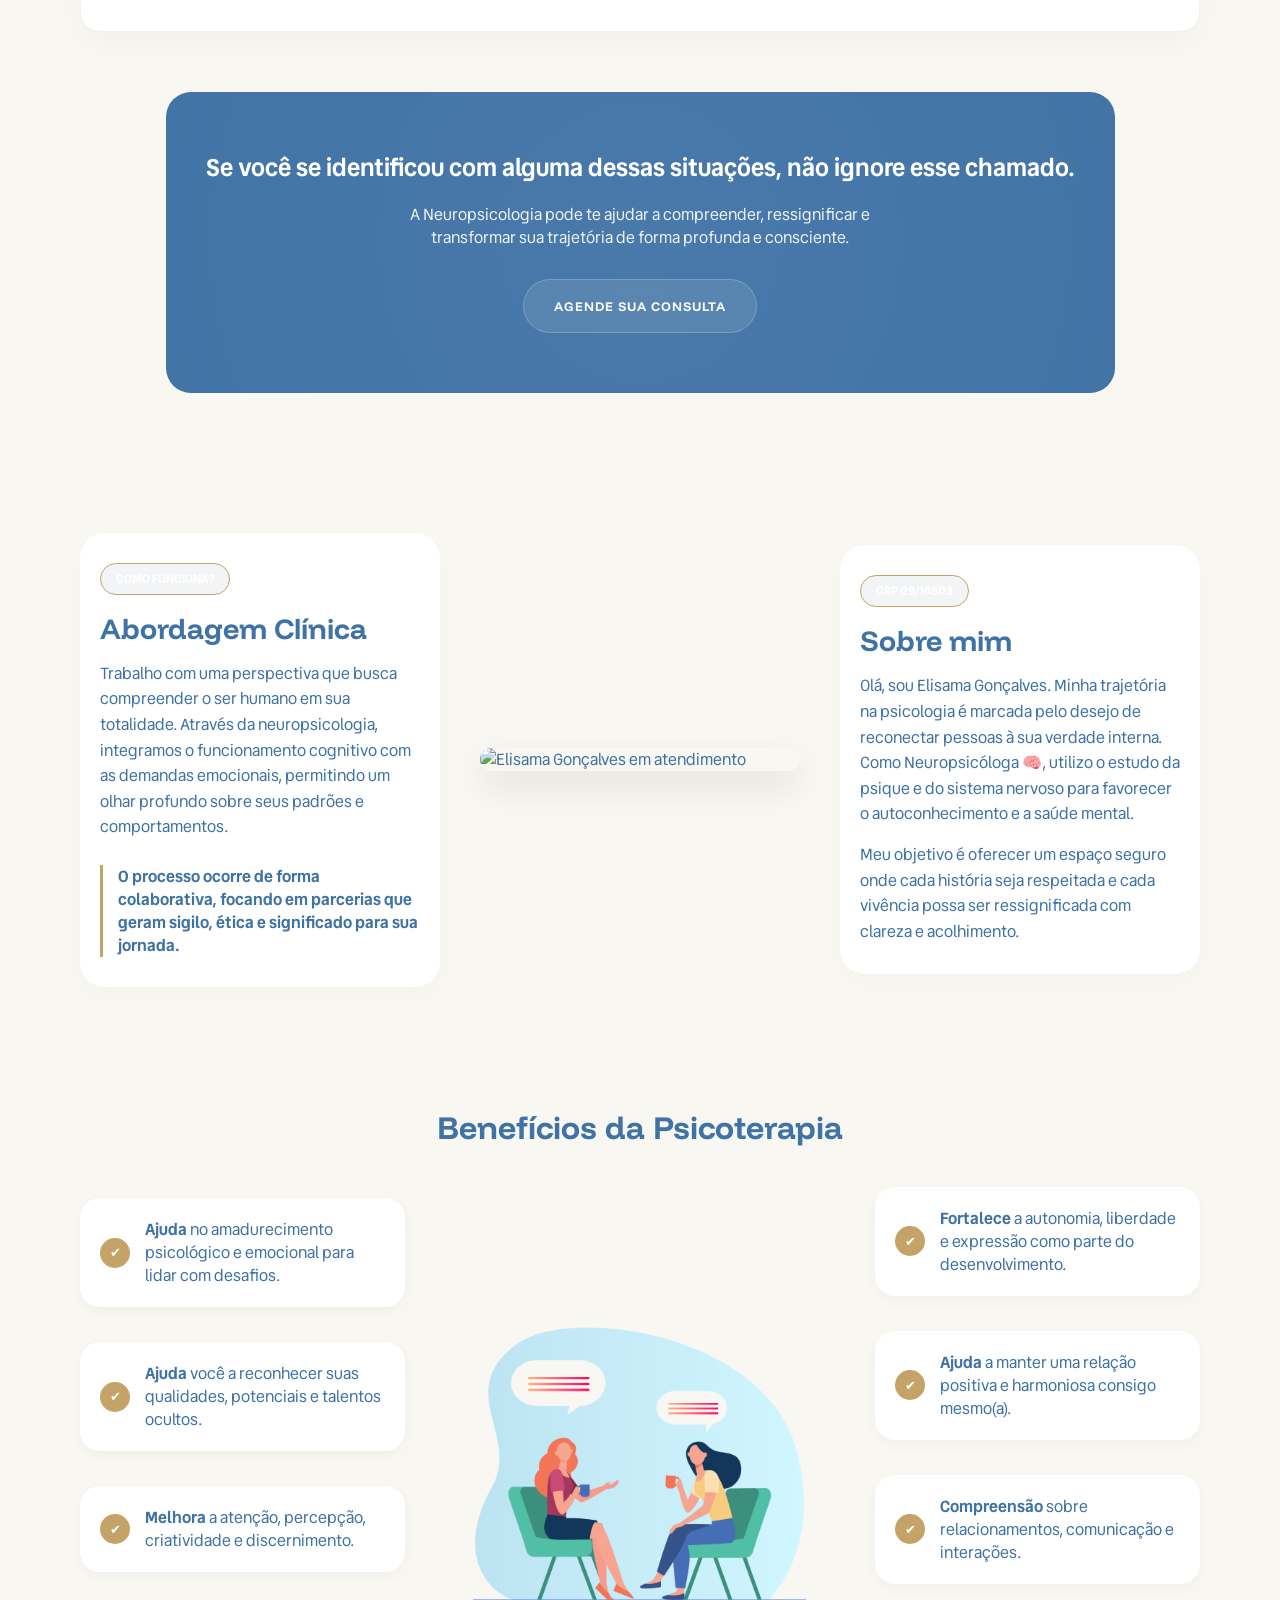
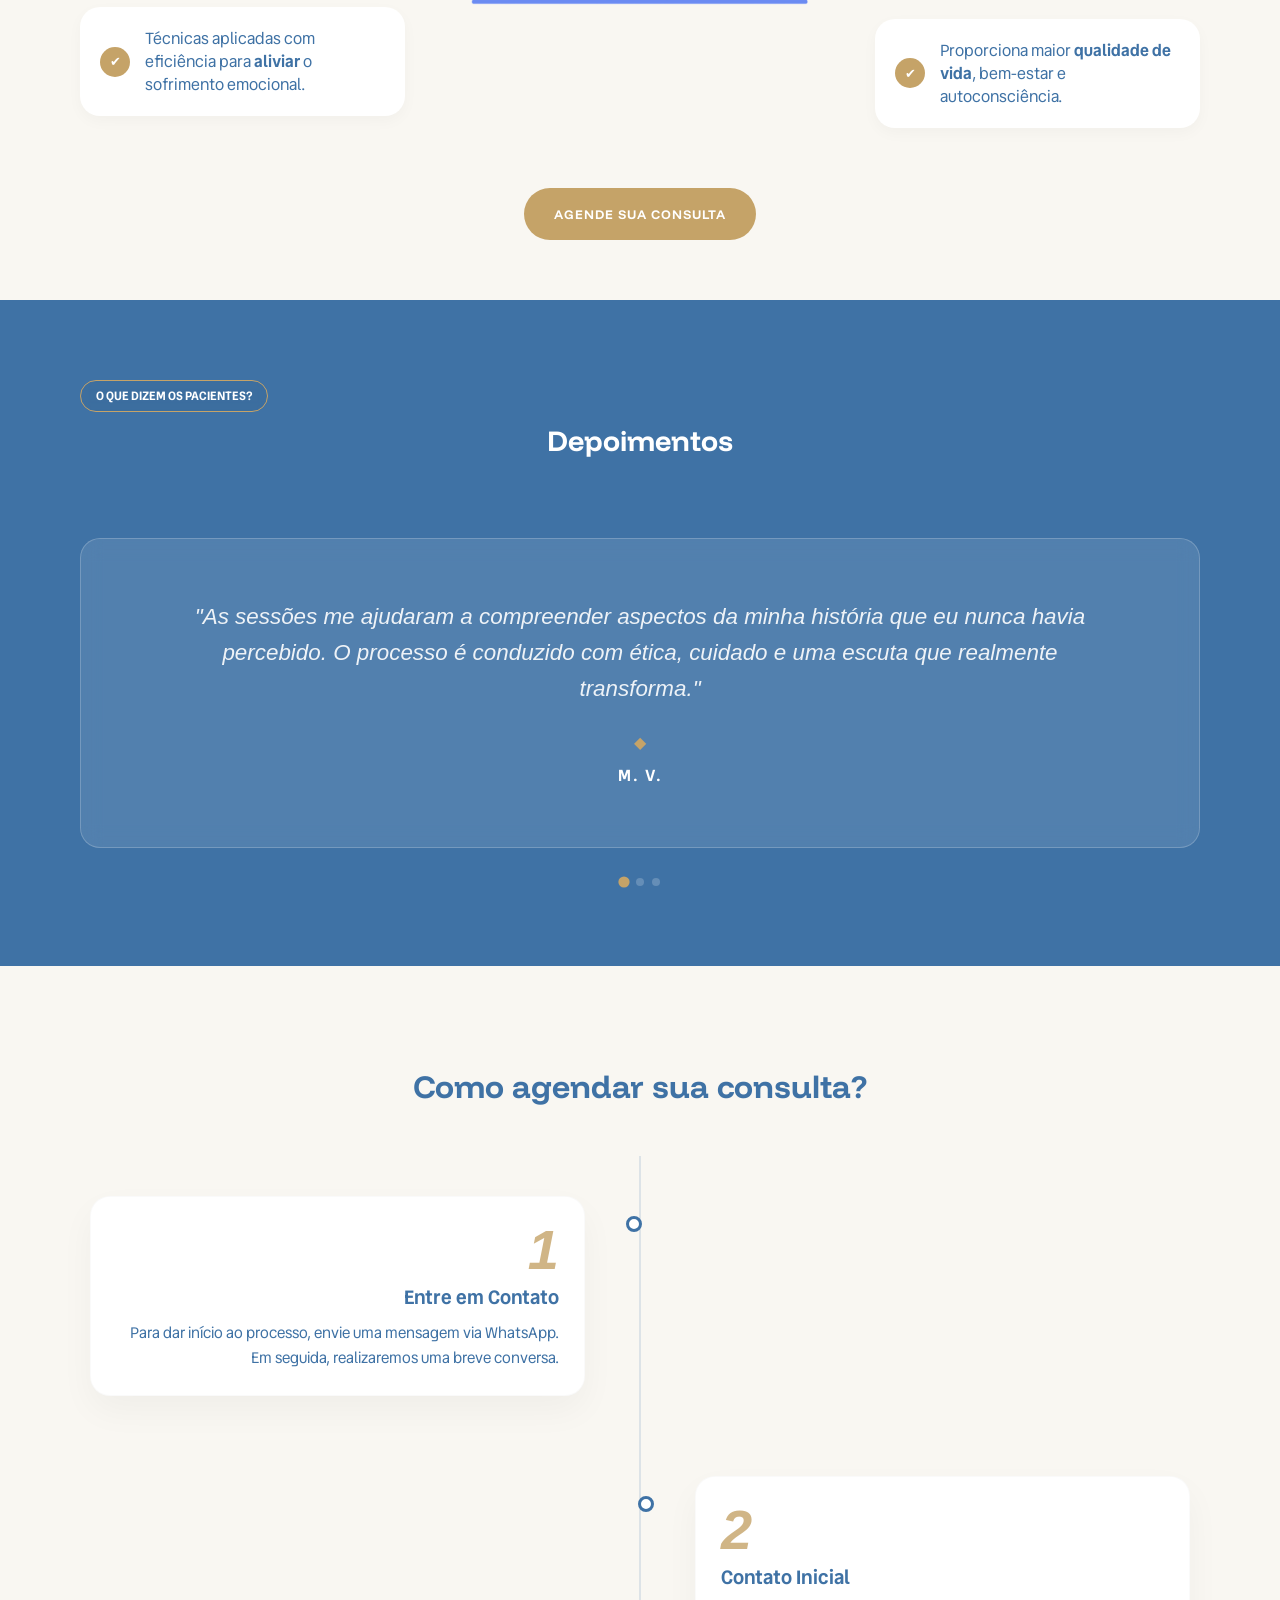
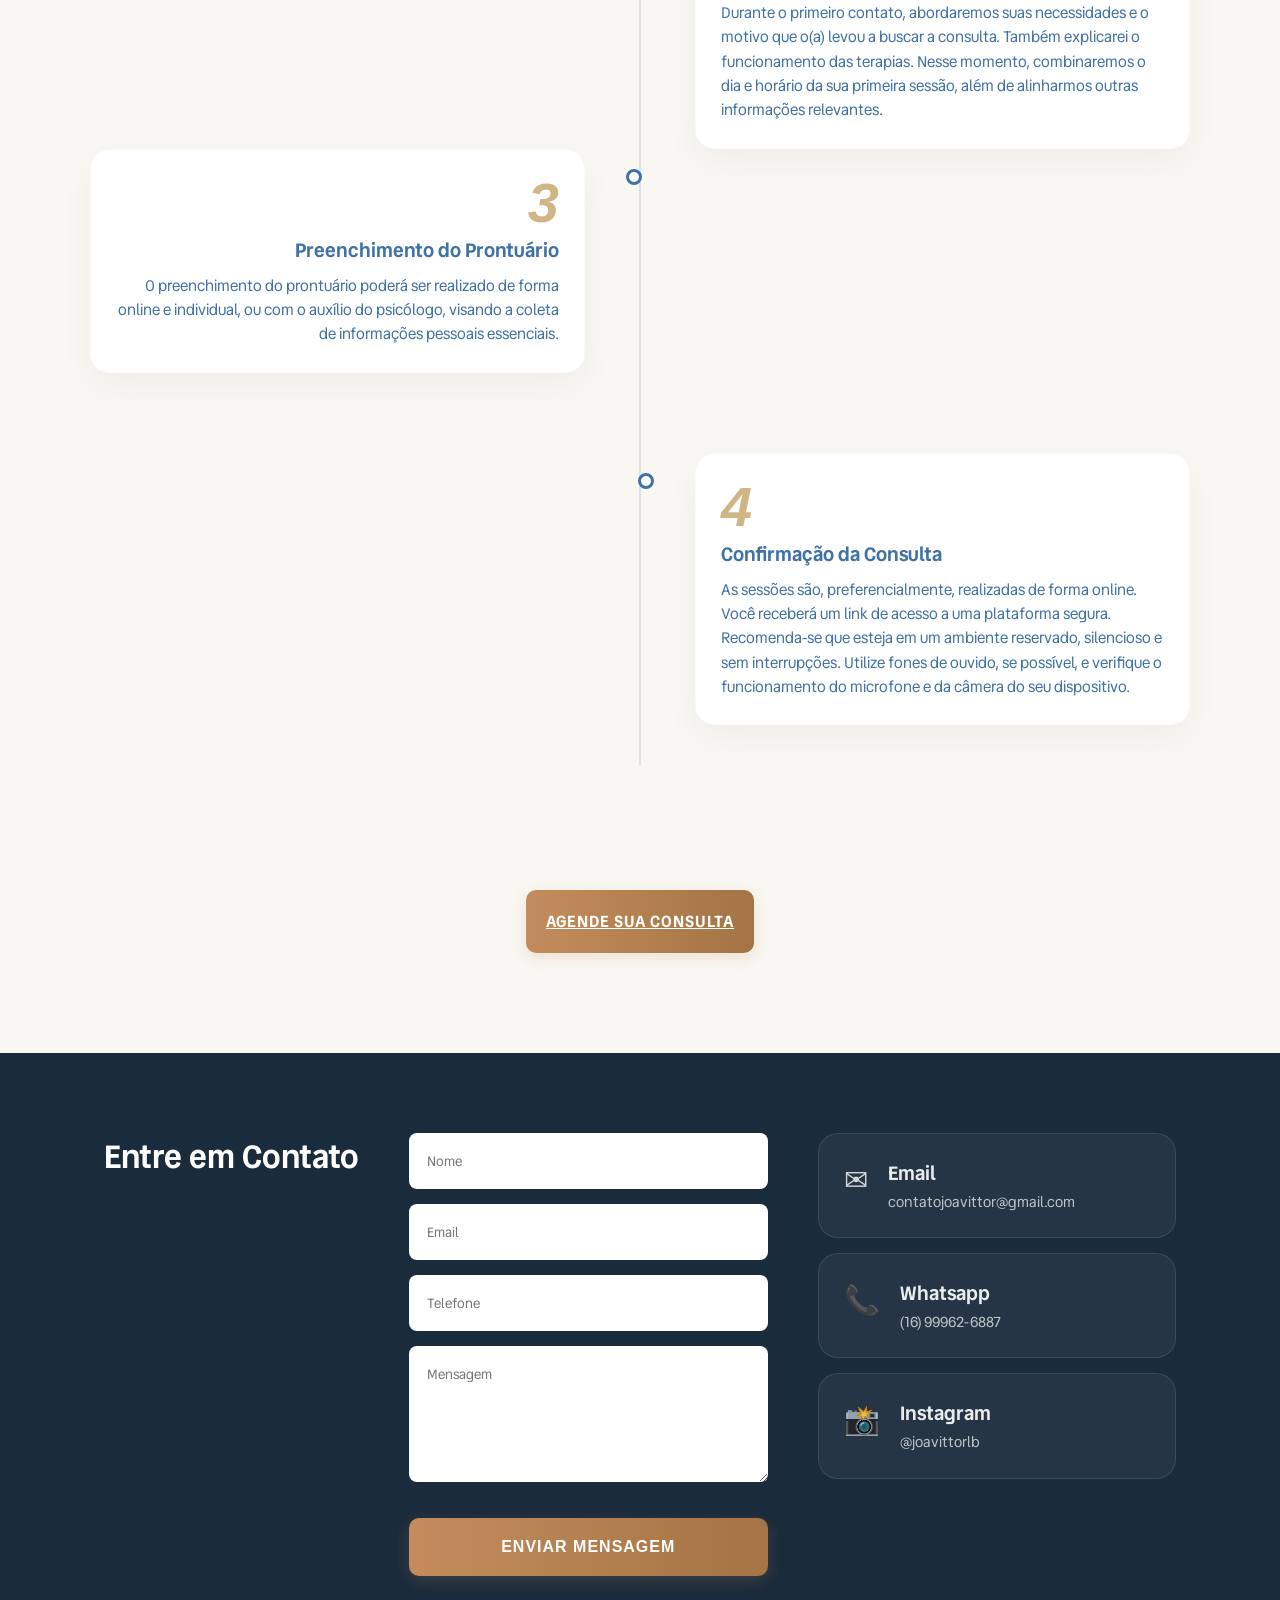
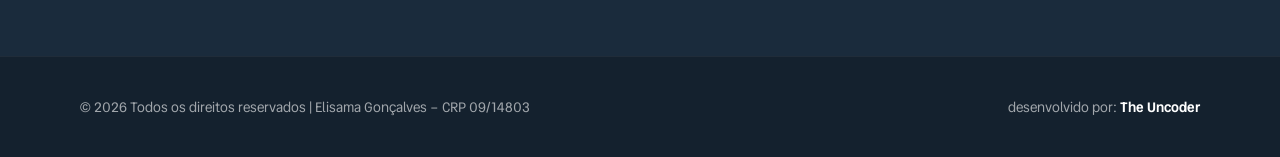
==== commit 942e71d1: "all website complet in mobile version need some little adjustments" ====
--- a/index.html
+++ b/index.html
@@ -6,7 +6,7 @@
     <meta name="viewport" content="width=device-width, initial-scale=1.0">
     <meta name="description"
         content="Elisama Gonçalves - Neuropsicóloga e Psicóloga Clínica. Atendimento online especializado para sua saúde mental.">
-    <title>Elisama Gonçalves | Neuropsicóloga</title>
+    <title>Elisama Gonçalves | Neuropsicóloga & Psicoterapeuta </title>
 
     <link rel="preconnect" href="https://fonts.googleapis.com">
     <link rel="preconnect" href="https://fonts.gstatic.com" crossorigin>
@@ -19,7 +19,7 @@
 
 <body>
 
-    <section class="sobreposicao">
+    <!--  <section class="sobreposicao">
         <div class="container container-center">
             <div class="embreve-card glass-effect">
                 <div class="content-wrapper">
@@ -39,7 +39,7 @@
                 </div>
             </div>
         </div>
-    </section>
+    </section> -->
 
     <header class="main-header">
         <div class="container nav-container">
@@ -94,6 +94,7 @@
                 </svg>
             </div>
         </section>
+
         <section class="areas" id="neuro">
             <div class="container">
                 <div class="section-header">
@@ -197,8 +198,7 @@
 
                 <div class="beneficios-wrapper">
                     <div class="central-illustration">
-                        <img src="https://psijoaovitorbarbosa.com/wp-content/uploads/2023/11/Psicoterapia-v2-1.png"
-                            alt="Ilustração de Atendimento">
+                        <img src="./ASSETS/psi-atendendo.png" alt="Ilustração de Atendimento">
                     </div>
 
                     <div class="beneficios-group group-top">
@@ -249,6 +249,187 @@
                 </div>
             </div>
         </section>
+
+        <section class="depoimentos" id="depoimentos">
+            <div class="container">
+                <div class="section-header">
+                    <div class="badge-glass">O que dizem os pacientes?</div>
+                    <h2 class="title-primary light">Depoimentos</h2>
+                </div>
+
+                <div class="carousel-container">
+                    <div class="carousel-track" id="track">
+                        <div class="testimonial-card glass-effect">
+                            <p class="testimonial-text">
+                                "As sessões me ajudaram a compreender aspectos da minha história que eu nunca havia
+                                percebido. O
+                                processo é conduzido com ética, cuidado e uma escuta que realmente transforma."
+                            </p>
+                            <div class="testimonial-footer">
+                                <span class="diamond">◆</span>
+                                <p class="client-name">M. V.</p>
+                            </div>
+                        </div>
+
+                        <div class="testimonial-card glass-effect">
+                            <p class="testimonial-text">
+                                "Encontrei na Elisama um suporte fundamental para lidar com meus traumas antigos. Com
+                                sua escuta
+                                acolhedora, aprendi a reconstruir minha autoestima de forma verdadeira."
+                            </p>
+                            <div class="testimonial-footer">
+                                <span class="diamond">◆</span>
+                                <p class="client-name">M. G. G.</p>
+                            </div>
+                        </div>
+
+                        <div class="testimonial-card glass-effect">
+                            <p class="testimonial-text">
+                                "A neuropsicologia mudou minha percepção sobre como meu cérebro funciona. Hoje consigo
+                                gerenciar
+                                minha ansiedade com ferramentas práticas e autoconhecimento."
+                            </p>
+                            <div class="testimonial-footer">
+                                <span class="diamond">◆</span>
+                                <p class="client-name">R. S.</p>
+                            </div>
+                        </div>
+                    </div>
+                </div>
+
+                <div class="carousel-dots" id="dots">
+                    <span class="dot active"></span>
+                    <span class="dot"></span>
+                    <span class="dot"></span>
+                </div>
+            </div>
+        </section>
+
+        <section class="agendamento" id="como-agendar">
+            <div class="container">
+                <h2 class="section-title">Como agendar sua consulta?</h2>
+
+                <div class="timeline">
+                    <div class="timeline-item">
+                        <div class="timeline-dot"></div>
+                        <div class="timeline-content">
+                            <span class="step-number">1</span>
+                            <h3>Entre em Contato</h3>
+                            <p>Para dar início ao processo, envie uma mensagem via WhatsApp. Em seguida, realizaremos
+                                uma breve
+                                conversa.</p>
+                        </div>
+                    </div>
+
+                    <div class="timeline-item">
+                        <div class="timeline-dot"></div>
+                        <div class="timeline-content">
+                            <span class="step-number">2</span>
+                            <h3>Contato Inicial</h3>
+                            <p>Durante o primeiro contato, abordaremos suas necessidades e o motivo que o(a) levou a
+                                buscar a
+                                consulta. Também explicarei o funcionamento das terapias. Nesse momento, combinaremos o
+                                dia e
+                                horário da sua primeira sessão, além de alinharmos outras informações relevantes.</p>
+                        </div>
+                    </div>
+
+                    <div class="timeline-item">
+                        <div class="timeline-dot"></div>
+                        <div class="timeline-content">
+                            <span class="step-number">3</span>
+                            <h3>Preenchimento do Prontuário</h3>
+                            <p>O preenchimento do prontuário poderá ser realizado de forma online e individual, ou com o
+                                auxílio
+                                do psicólogo, visando a coleta de informações pessoais essenciais.</p>
+                        </div>
+                    </div>
+
+                    <div class="timeline-item">
+                        <div class="timeline-dot"></div>
+                        <div class="timeline-content">
+                            <span class="step-number">4</span>
+                            <h3>Confirmação da Consulta</h3>
+                            <p>As sessões são, preferencialmente, realizadas de forma online. Você receberá um link de
+                                acesso a
+                                uma plataforma segura. Recomenda-se que esteja em um ambiente reservado, silencioso e
+                                sem
+                                interrupções. Utilize fones de ouvido, se possível, e verifique o funcionamento do
+                                microfone e
+                                da câmera do seu dispositivo.</p>
+                        </div>
+                    </div>
+                </div>
+
+                <div class="cta-final-agendamento">
+                    <a href="#" class="btn-submit-v2">
+                        AGENDE SUA CONSULTA <i class="fab fa-whatsapp"></i>
+                    </a>
+                </div>
+            </div>
+        </section>
+
+        <section class="contato" id="contato">
+            <div class="container container-narrow">
+
+                <h2 class="contact-title light">Entre em Contato</h2>
+
+                <form class="contact-form">
+                    <div class="form-group">
+                        <input type="text" name="nome" placeholder="Nome" required>
+                    </div>
+                    <div class="form-group">
+                        <input type="email" name="email" placeholder="Email" required>
+                    </div>
+                    <div class="form-group">
+                        <input type="tel" name="telefone" placeholder="Telefone" required>
+                    </div>
+                    <div class="form-group">
+                        <textarea name="mensagem" placeholder="Mensagem" rows="5"></textarea>
+                    </div>
+                    <button type="submit" class="btn-submit-v2">ENVIAR MENSAGEM</button>
+                </form>
+
+                <div class="contact-info-cards-v2">
+
+                    <div class="info-card-v2">
+                        <div class="info-icon-v2">✉</div>
+                        <div class="info-text-v2">
+                            <span class="info-label-v2 light">Email</span>
+                            <span class="info-value-v2">contatojoavittor@gmail.com</span>
+                        </div>
+                    </div>
+
+                    <div class="info-card-v2">
+                        <div class="info-icon-v2">📞</div>
+                        <div class="info-text-v2">
+                            <span class="info-label-v2 light">Whatsapp</span>
+                            <span class="info-value-v2">(16) 99962-6887</span>
+                        </div>
+                    </div>
+
+                    <div class="info-card-v2">
+                        <div class="info-icon-v2">📸</div>
+                        <div class="info-text-v2">
+                            <span class="info-label-v2 light">Instagram</span>
+                            <span class="info-value-v2">@joavittorlb</span>
+                        </div>
+                    </div>
+                </div>
+            </div>
+        </section>
+
+        <footer class="footer-main">
+            <div class="container footer-container">
+                <p class="copyright">
+                    © 2026 Todos os direitos reservados | Elisama Gonçalves – CRP 09/14803
+                </p>
+                <p class="developer">
+                    desenvolvido por: <strong>The Uncoder</strong>
+                </p>
+            </div>
+        </footer>
+
     </main>
 
     <a href="" class="wa-float" aria-label="WhatsApp">
@@ -258,6 +439,43 @@
         </svg>
     </a>
 
+    <script>
+        const track = document.getElementById('track');
+        const dots = document.querySelectorAll('.dot');
+        let index = 0;
+        const totalCards = document.querySelectorAll('.testimonial-card').length;
+
+        function nextSlide() {
+            index++;
+            if (index >= totalCards) {
+                index = 0;
+            }
+            updateCarousel();
+        }
+
+        function updateCarousel() {
+            // Move a trilha baseado no índice atual
+            track.style.transform = `translateX(-${index * 100}%)`;
+
+            // Atualiza os dots
+            dots.forEach((dot, i) => {
+                dot.classList.toggle('active', i === index);
+            });
+        }
+
+        // Define o intervalo de 5 segundos para a transição automática
+        setInterval(nextSlide, 5000);
+
+        window.addEventListener('scroll', function () {
+            const header = document.querySelector('.main-header');
+            if (window.scrollY > 50) {
+                header.classList.add('glass-effect');
+            } else {
+                header.classList.remove('glass-effect');
+            }
+        });
+    </script>
+
 </body>
 
 </html>
--- a/style/main.css
+++ b/style/main.css
@@ -16,6 +16,10 @@
     box-sizing: border-box;
 }
 
+html {
+    scroll-behavior: smooth;
+}
+
 body {
     font-family: var(--font-body);
     background-color: var(--bg);
@@ -127,7 +131,7 @@
     display: flex;
     align-items: center;
     background: linear-gradient(rgba(11, 83, 156, 0.85), rgba(30, 43, 56, 0.85)),
-        url('https://images.unsplash.com/photo-1579165466541-71ae2243e825?q=80&w=1000');
+        url('../ASSETS/IMG_6437_Original.webp') no-repeat;
     /* Exemplo placeholder */
     background-size: cover;
     background-position: center;
@@ -425,7 +429,7 @@
     border-radius: 50px;
     font-size: 0.75rem;
     font-weight: 700;
-    color: var(--primary);
+    color: var(--white);
     text-transform: uppercase;
 }
 
@@ -550,78 +554,668 @@
     margin-top: 40px;
 }
 
+
+/* --- SEÇÃO DEPOIMENTOS --- */
+.depoimentos {
+    padding: 80px 0;
+    background-color: var(--primary);
+    /* Azul escuro das referências */
+    overflow: hidden;
+}
+
+.depoimentos .title-primary.light {
+    color: var(--white);
+    text-align: center;
+}
+
+.carousel-container {
+    width: 100%;
+    overflow: hidden;
+    /* Esconde os cards que não estão em foco */
+    margin-top: 40px;
+}
+
+.carousel-track {
+    display: flex;
+    transition: transform 0.6s cubic-bezier(0.45, 0, 0.55, 1);
+    /* Transição suave */
+    width: 100%;
+}
+
+.testimonial-card {
+    flex: 0 0 100%;
+    /* Cada card ocupa exatamente a largura da tela */
+    padding: 40px 25px;
+    border-radius: 20px;
+    text-align: center;
+    display: flex;
+    flex-direction: column;
+    justify-content: center;
+    min-height: 280px;
+    box-sizing: border-box;
+}
+
+.testimonial-text {
+    color: var(--white);
+    font-size: 1.1rem;
+    line-height: 1.6;
+    font-style: italic;
+    opacity: 0.9;
+}
+
+.testimonial-footer {
+    margin-top: 25px;
+}
+
+.diamond {
+    color: var(--accent);
+    /* Dourado */
+    display: block;
+    margin-bottom: 10px;
+}
+
+.client-name {
+    color: var(--white);
+    font-weight: 700;
+    letter-spacing: 2px;
+}
+
+/* Dots */
+.carousel-dots {
+    display: flex;
+    justify-content: center;
+    gap: 8px;
+    margin-top: 30px;
+}
+
+.dot {
+    width: 8px;
+    height: 8px;
+    background: rgba(255, 255, 255, 0.2);
+    border-radius: 50%;
+    transition: 0.3s;
+}
+
+.dot.active {
+    background: var(--accent);
+    transform: scale(1.4);
+}
+
 /* ==========================================================================
-   VERSÃO TABLET (2 Colunas com Imagem no Fundo)
+   SEÇÃO: COMO AGENDAR (TIMELINE VERTICAL)
    ========================================================================== */
-@media (min-width: 768px) and (max-width: 1023px) {
+.agendamento {
+    padding: 80px 20px;
+    background-color: var(--bg-light);
+}
+
+.agendamento .section-title {
+    text-align: center;
+    color: var(--primary);
+    font-size: 2rem;
+    margin-bottom: 50px;
+}
+
+.timeline {
+    position: relative;
+    max-width: 600px;
+    margin: 0 auto;
+}
+
+/* Linha Vertical Conectora */
+.timeline::before {
+    content: '';
+    position: absolute;
+    left: 10px;
+    top: 0;
+    width: 2px;
+    height: 100%;
+    background: var(--primary);
+    opacity: 0.2;
+}
+
+.timeline-item {
+    position: relative;
+    margin-bottom: 30px;
+    padding-left: 40px;
+}
+
+.timeline-dot {
+    position: absolute;
+    left: 3px;
+    top: 5px;
+    width: 16px;
+    height: 16px;
+    background: var(--white);
+    border: 3px solid var(--primary);
+    border-radius: 50%;
+    z-index: 2;
+}
+
+.timeline-content {
+    background: var(--white);
+    padding: 25px;
+    border-radius: 20px;
+    box-shadow: 0 5px 20px rgba(0, 0, 0, 0.05);
+}
+
+.step-number {
+    font-size: 2.5rem;
+    font-weight: 700;
+    font-style: italic;
+    color: var(--accent);
+    line-height: 1;
+    display: block;
+    margin-bottom: 10px;
+}
+
+.timeline-content h3 {
+    color: var(--primary);
+    margin-bottom: 10px;
+    font-size: 1.2rem;
+}
+
+.timeline-content p {
+    color: var(--text-dark);
+    font-size: 0.95rem;
+    line-height: 1.6;
+}
+
+/* Botão CTA Final Agendamento */
+.cta-final-agendamento {
+    display: flex;
+    justify-content: center;
+    margin-top: 50px;
+}
+
+.btn-cta-gold {
+    background: linear-gradient(90deg, var(--accent) 0%, var(--accent-dark) 100%);
+    color: var(--white);
+    padding: 18px 40px;
+    border-radius: 50px;
+    font-weight: 700;
+    text-decoration: none;
+    box-shadow: 0 10px 20px rgba(196, 140, 92, 0.3);
+    transition: transform 0.3s;
+}
+
+.btn-cta-gold:hover {
+    transform: translateY(-3px);
+}
+
+/* ==========================================================================
+   SEÇÃO CONTATO (NOVA ESTILIZAÇÃO - MOBILE FIRST)
+   ========================================================================== */
+.contato {
+    padding: 80px 0;
+    background-color: #1a2b3c;
+    /* Azul escuro da referência */
+    color: var(--white);
+    display: flex;
+    flex-direction: column;
+    align-items: center;
+    position: relative;
+    overflow: hidden;
+}
+
+.container-narrow {
+    max-width: 480px;
+    /* Estreita o conteúdo no celular */
+    width: 90%;
+    margin: 0 auto;
+    display: flex;
+    flex-direction: column;
+    gap: 30px;
+}
+
+.contact-title.light {
+    font-size: 2rem;
+    color: var(--white);
+    text-align: left;
+    /* Título à esquerda conforme referência */
+    margin-bottom: 20px;
+}
+
+/* Formulário V2 */
+.contact-form {
+    display: flex;
+    flex-direction: column;
+    gap: 15px;
+    width: 100%;
+}
+
+.contact-form input,
+.contact-form textarea {
+    width: 100%;
+    padding: 18px;
+    border-radius: 8px;
+    border: none;
+    background: var(--white);
+    font-family: inherit;
+    color: #333;
+}
+
+/* Captcha V2 */
+.captcha-box-v2 {
+    background: var(--white);
+    padding: 12px 18px;
+    border-radius: 5px;
+    display: flex;
+    justify-content: space-between;
+    align-items: center;
+    color: #555;
+    font-size: 0.85rem;
+    margin-top: 10px;
+}
+
+.captcha-content-v2 {
+    display: flex;
+    align-items: center;
+    gap: 10px;
+}
+
+/* Botão V2 (Gradiente Bronze) */
+.btn-submit-v2 {
+    background: linear-gradient(90deg, #c48c5c 0%, #a47444 100%);
+    /* Bronze Gradient conforme imagem */
+    color: var(--white);
+    border: none;
+    padding: 20px;
+    border-radius: 10px;
+    font-weight: 700;
+    cursor: pointer;
+    font-size: 1rem;
+    margin-top: 15px;
+    text-transform: uppercase;
+    letter-spacing: 1px;
+    box-shadow: 0 5px 15px rgba(196, 140, 92, 0.2);
+}
+
+/* Cards de Informação V2 (Empilhados Verticalmente) */
+.contact-info-cards-v2 {
+    display: flex;
+    flex-direction: column;
+    gap: 15px;
+    width: 100%;
+}
+
+.info-card-v2 {
+    background: rgba(255, 255, 255, 0.05);
+    /* Fundo sutil */
+    border: 1px solid rgba(255, 255, 255, 0.1);
+    /* Borda sutil */
+    padding: 25px;
+    border-radius: 20px;
+    /* Cantos mais arredondados */
+    display: flex;
+    align-items: flex-start;
+    gap: 20px;
+    transition: transform 0.3s ease;
+}
+
+.info-card-v2:hover {
+    transform: scale(1.02);
+    border-color: rgba(255, 255, 255, 0.2);
+}
+
+.info-icon-v2 {
+    font-size: 1.8rem;
+    color: var(--white);
+    /* Ícone branco conforme imagem */
+    opacity: 0.8;
+}
+
+.info-text-v2 {
+    display: flex;
+    flex-direction: column;
+    gap: 5px;
+}
+
+.info-label-v2.light {
+    display: block;
+    color: var(--white);
+    font-weight: 700;
+    font-size: 1.2rem;
+    opacity: 0.9;
+}
+
+.info-value-v2 {
+    color: rgba(255, 255, 255, 0.7);
+    font-size: 0.9rem;
+    line-height: 1.4;
+}
+
+/* WhatsApp Flutuante V2 */
+.wa-float-v2 {
+    position: fixed;
+    bottom: 25px;
+    right: 25px;
+    background-color: #25D366;
+    /* Verde WhatsApp */
+    width: 65px;
+    height: 65px;
+    border-radius: 50%;
+    display: flex;
+    justify-content: center;
+    align-items: center;
+    box-shadow: 0 4px 15px rgba(0, 0, 0, 0.3);
+    z-index: 1001;
+    transition: transform 0.3s ease;
+}
+
+.wa-float-v2:hover {
+    transform: scale(1.1);
+}
+
+/* ==========================================================================
+   FOOTER (RODAPÉ)
+   ========================================================================== */
+.footer-main {
+    background-color: #14212e;
+    padding: 40px 20px;
+    border-top: 1px solid rgba(255, 255, 255, 0.05);
+}
+
+.footer-container {
+    display: flex;
+    flex-direction: column;
+    align-items: center;
+    gap: 15px;
+    text-align: center;
+    color: rgba(255, 255, 255, 0.6);
+    font-size: 0.85rem;
+}
+
+.footer-container strong {
+    color: var(--white);
+}
+
+
+/* ==========================================================================
+   VERSÃO TABLET (A partir de 768px)
+   ========================================================================== */
+@media (min-width: 768px) {
+    .container {
+        padding: 0 40px;
+        max-width: 1200px;
+        margin: 0 auto;
+    }
+
+    /* Hero */
+    .hero-title {
+        font-size: 3.5rem;
+    }
+
+    .hero-description {
+        max-width: 500px;
+    }
+
+    /* Grid de Áreas (2 Colunas) */
+    .grid-areas {
+        gap: 30px;
+    }
+
+    .card-reveal {
+        flex: 1 1 calc(50% - 30px);
+    }
+
+    /* CTA Banner */
+    .cta-banner {
+        padding: 60px 40px;
+    }
+
+    .cta-banner .btn-primary {
+        align-self: center;
+        width: auto;
+    }
+
+    /* Seção Sobre (Lado a Lado) */
+    .sobre-abordagem .container {
+        flex-direction: row;
+        align-items: center;
+    }
+
+    .info-block,
+    .image-wrapper {
+        flex: 1;
+    }
+
+    /* Benefícios */
     .beneficios-wrapper {
-        display: grid;
-        grid-template-columns: 1fr 1fr;
-        /* 2 colunas */
-        gap: 25px;
-        position: relative;
+        flex-direction: row;
+        align-items: center;
+        flex-wrap: wrap;
+    }
+
+    .beneficios-group {
+        flex: 1;
     }
 
     .central-illustration {
-        position: absolute;
-        top: 50%;
-        left: 50%;
-        transform: translate(-50%, -50%);
-        z-index: 1;
-        opacity: 0.15;
-        /* Efeito suave no fundo */
-        pointer-events: none;
-    }
-
-    .beneficios-group {
-        z-index: 2;
+        order: 2;
+        flex: 1;
+    }
+
+    /* Contato (2 Colunas) */
+    .container-narrow {
+        max-width: 90%;
+        flex-direction: row;
+        gap: 50px;
+        align-items: flex-start;
+    }
+
+    .contact-form,
+    .contact-info-cards-v2 {
+        flex: 1;
     }
 }
 
 /* ==========================================================================
-   VERSÃO DESKTOP (Grid Circular / Redor da Imagem)
+   VERSÃO DESKTOP (A partir de 1024px)
    ========================================================================== */
 @media (min-width: 1024px) {
+    .hamburguer-btn {
+        display: none;
+    }
+
+    .main-nav {
+        display: block !important;
+        flex-basis: auto;
+        background: transparent;
+        backdrop-filter: none;
+        border: none;
+        margin-top: 0;
+    }
+
+    .nav-list {
+        flex-direction: row;
+        gap: 30px;
+        padding: 0;
+    }
+
+    .nav-list li a {
+        padding: 10px 0;
+        border-bottom: 2px solid transparent;
+        transition: 0.3s;
+        font-size: 0.9rem;
+        text-transform: uppercase;
+        letter-spacing: 1px;
+    }
+
+    .nav-list li a:hover {
+        color: var(--accent);
+        border-bottom: 2px solid var(--accent);
+    }
+
+    /* Hero Adjustment */
+    .hero-content {
+        max-width: 800px;
+    }
+
+    /* Grid de Áreas (3 Colunas) */
+    .card-reveal {
+        flex: 1 1 calc(33.333% - 30px);
+    }
+
+
+
     .beneficios-wrapper {
-        display: grid;
-        grid-template-columns: 1fr 400px 1fr;
-        /* Colunas para Cards Esq | Imagem | Cards Dir */
+        flex-direction: row;
+        /* Alinha grupos e imagem horizontalmente */
         align-items: center;
-        gap: 30px;
-    }
-
+        justify-content: center;
+        gap: 40px;
+        position: relative;
+    }
+
+    /* Grupo da Esquerda (Cards 1, 2, 3, 4) */
+    .beneficios-group:nth-child(1) {
+        order: 1;
+        flex: 1;
+        text-align: right;
+        /* Alinha o texto para a imagem */
+    }
+
+    /* Ilustração Central */
     .central-illustration {
-        order: unset;
-        grid-column: 2;
-        grid-row: 1;
-        z-index: 1;
-    }
-
-    .group-top {
-        grid-column: 1;
-        text-align: right;
-    }
-
-    .group-bottom {
-        grid-column: 3;
-    }
-
-    /* Inverte a ordem do ícone nos cards da esquerda para um visual premium */
-    .group-top .benefit-card {
+        order: 2;
+        flex: 1.2;
+        /* Dá um pouco mais de destaque para a imagem central */
+        display: flex;
+        justify-content: center;
+        padding: 0;
+    }
+
+    .central-illustration img {
+        max-width: 100%;
+        height: auto;
+    }
+
+    /* Grupo da Direita (Cards 5, 6, 7, 8) */
+    .beneficios-group:nth-child(3) {
+        order: 3;
+        flex: 1;
+        text-align: left;
+        /* Alinha o texto para a imagem */
+    }
+
+    /* Ajuste dos Cards para o layout lado a lado */
+    .benefit-card {
+        margin-bottom: 20px;
+        transition: transform 0.3s ease;
+    }
+
+    /* Inverte a ordem do ícone nos cards da esquerda para "apontarem" para o centro */
+    .beneficios-group:nth-child(1) .benefit-card {
         flex-direction: row-reverse;
-    }
-
-    .benefit-card {
-        transition: transform 0.3s ease;
     }
 
     .benefit-card:hover {
         transform: scale(1.05);
     }
-}
-
-
-
+
+    .agendamento {
+        padding: 100px 0;
+    }
+
+    .timeline {
+        max-width: 1100px;
+        margin: 0 auto;
+        position: relative;
+        padding: 40px 0;
+    }
+
+    /* Linha Centralizada Vertical */
+    .timeline::before {
+        left: 50%;
+        transform: translateX(-50%);
+        opacity: 0.15;
+    }
+
+    .timeline-item {
+        width: 45%;
+        /* Ocupa um pouco menos da metade para dar respiro */
+        margin-bottom: 0;
+        /* Reset do mobile */
+        padding-left: 0;
+        /* Reset do mobile */
+        clear: both;
+        /* Garante que um item não suba no outro */
+        position: relative;
+    }
+
+    /* Itens Ímpares (1, 3) -> Esquerda */
+    .timeline-item:nth-child(odd) {
+        float: left;
+        text-align: right;
+    }
+
+    /* Itens Pares (2, 4) -> Direita */
+    .timeline-item:nth-child(even) {
+        float: right;
+        text-align: left;
+        margin-top: 80px;
+        /* Cria o efeito de "escada" da imagem */
+    }
+
+    /* Posicionamento dos Dots na Linha Central */
+    .timeline-dot {
+        left: auto;
+        top: 20px;
+        z-index: 5;
+    }
+
+    .timeline-item:nth-child(odd) .timeline-dot {
+        right: -11.5%;
+        /* Ajuste fino conforme o container */
+    }
+
+    .timeline-item:nth-child(even) .timeline-dot {
+        left: -11.5%;
+    }
+
+    /* Ajuste dos Conteúdos */
+    .timeline-content {
+        display: inline-block;
+        width: 100%;
+        box-shadow: 0 15px 35px rgba(0, 0, 0, 0.04);
+        border: 1px solid rgba(0, 0, 0, 0.02);
+    }
+
+    /* Números de Passo (Italizados e Grandes) */
+    .step-number {
+        font-size: 3.5rem;
+        margin-bottom: 5px;
+        opacity: 0.8;
+    }
+
+    /* Ajuste do botão CTA final para limpar o float */
+    .cta-final-agendamento {
+        clear: both;
+        padding-top: 60px;
+    }
+
+    /* Depoimentos */
+    .testimonial-card {
+        padding: 60px 100px;
+    }
+
+    .testimonial-text {
+        font-size: 1.4rem;
+    }
+
+    /* Footer */
+    .footer-container {
+        flex-direction: row;
+        justify-content: space-between;
+    }
+}
+
+.timeline::after {
+    content: "";
+    display: table;
+    clear: both;
+}
 
 
 
